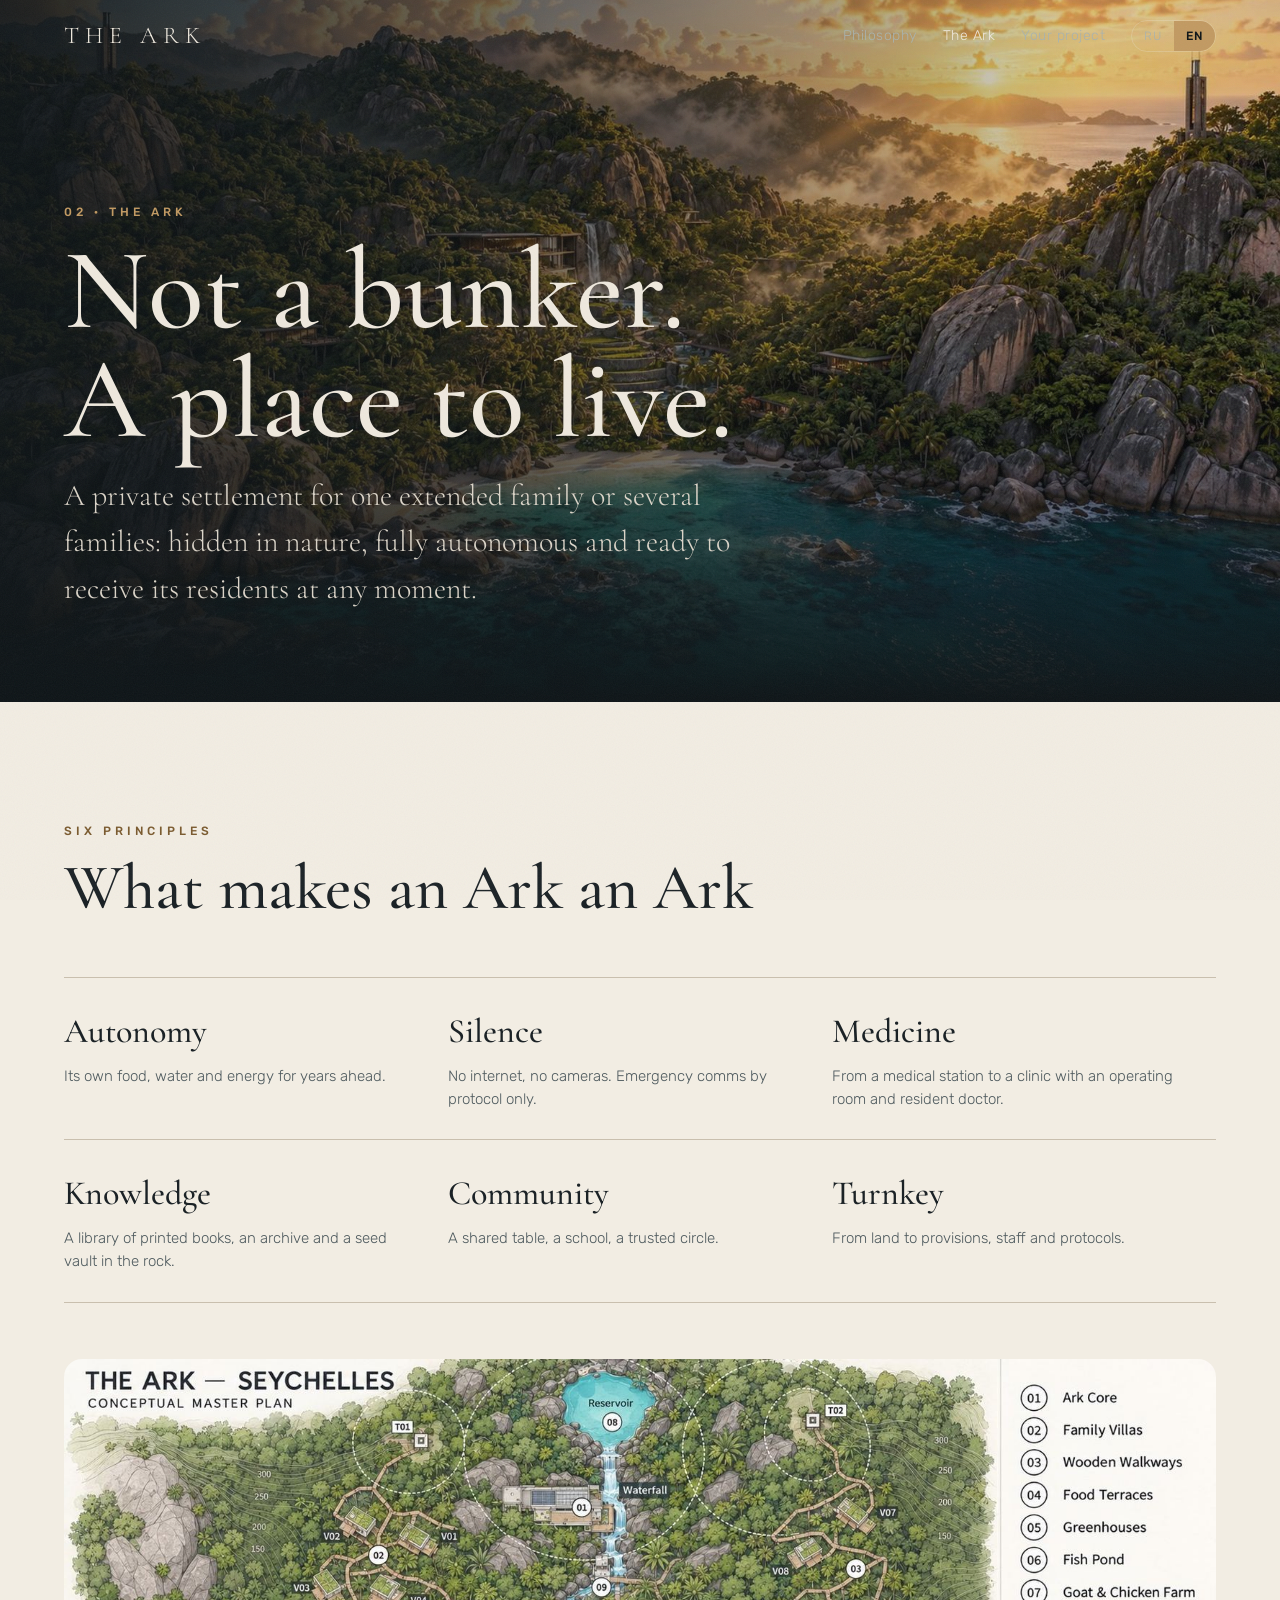
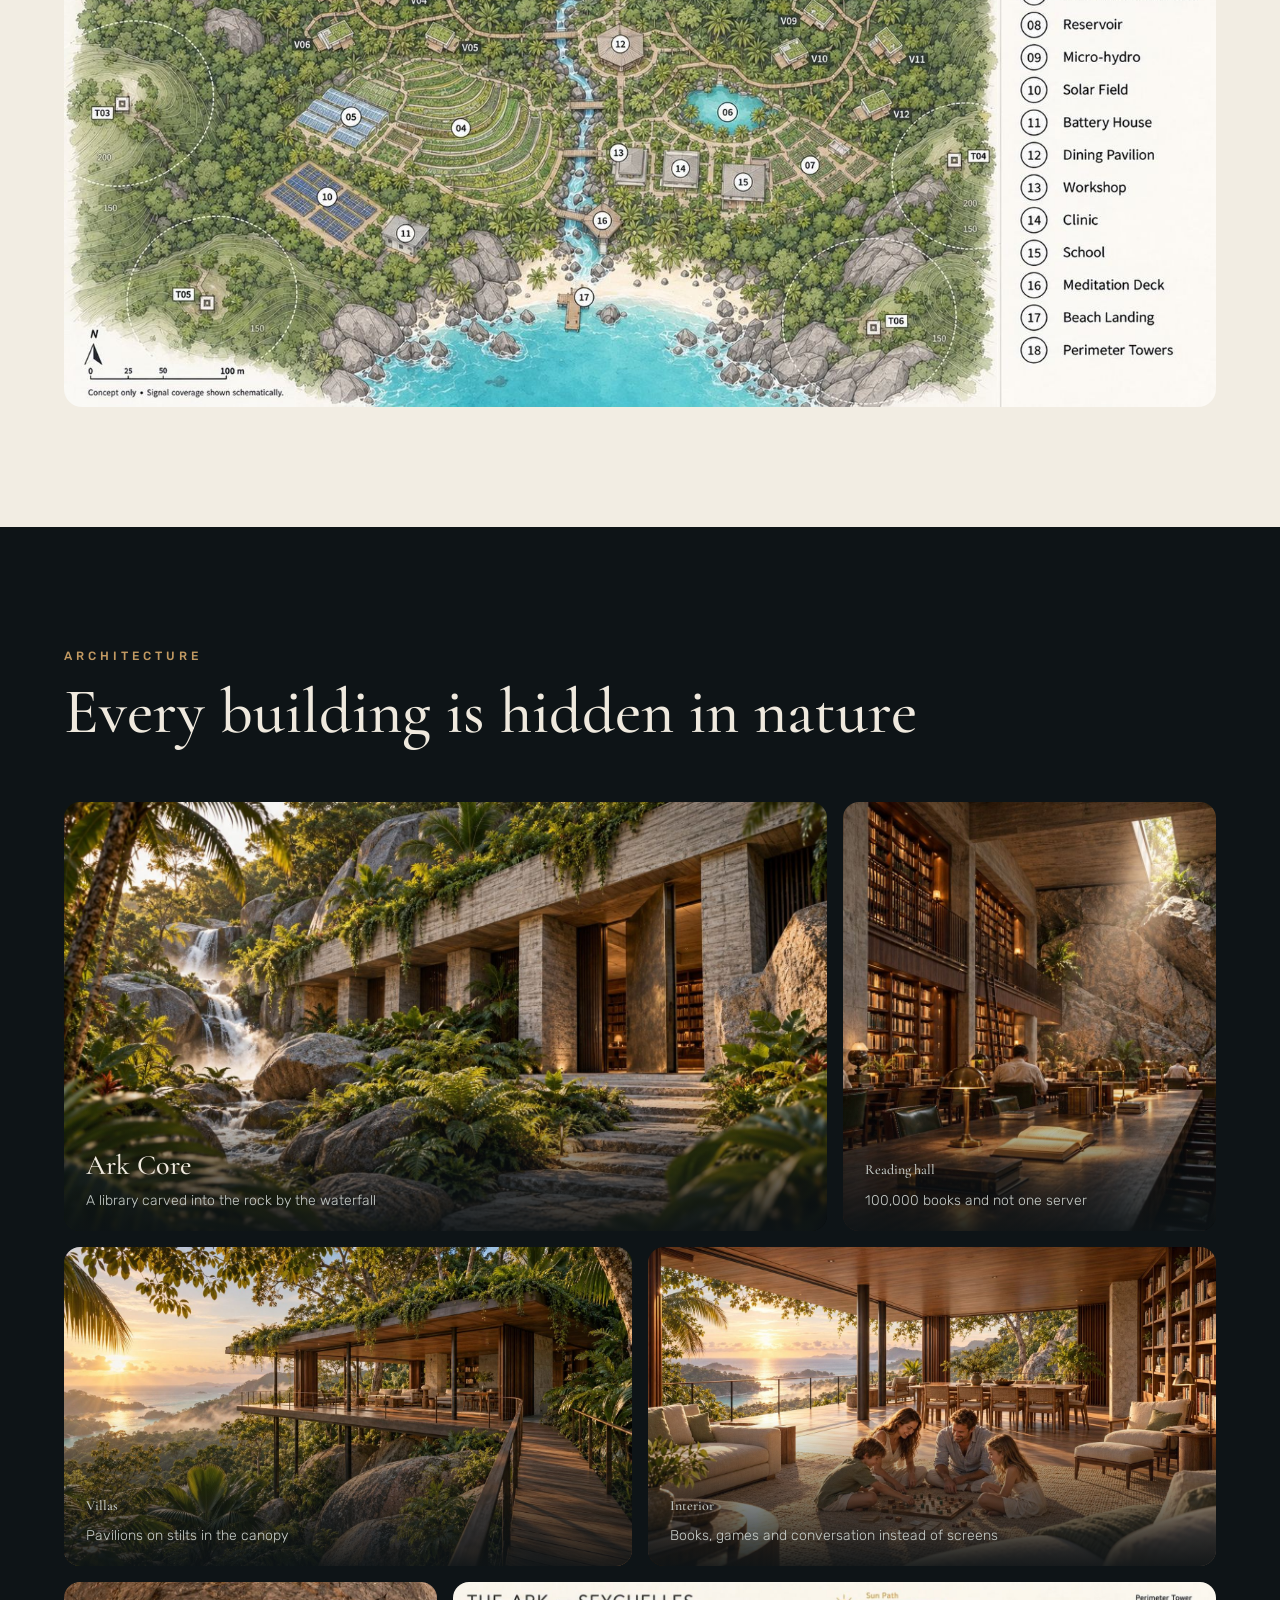
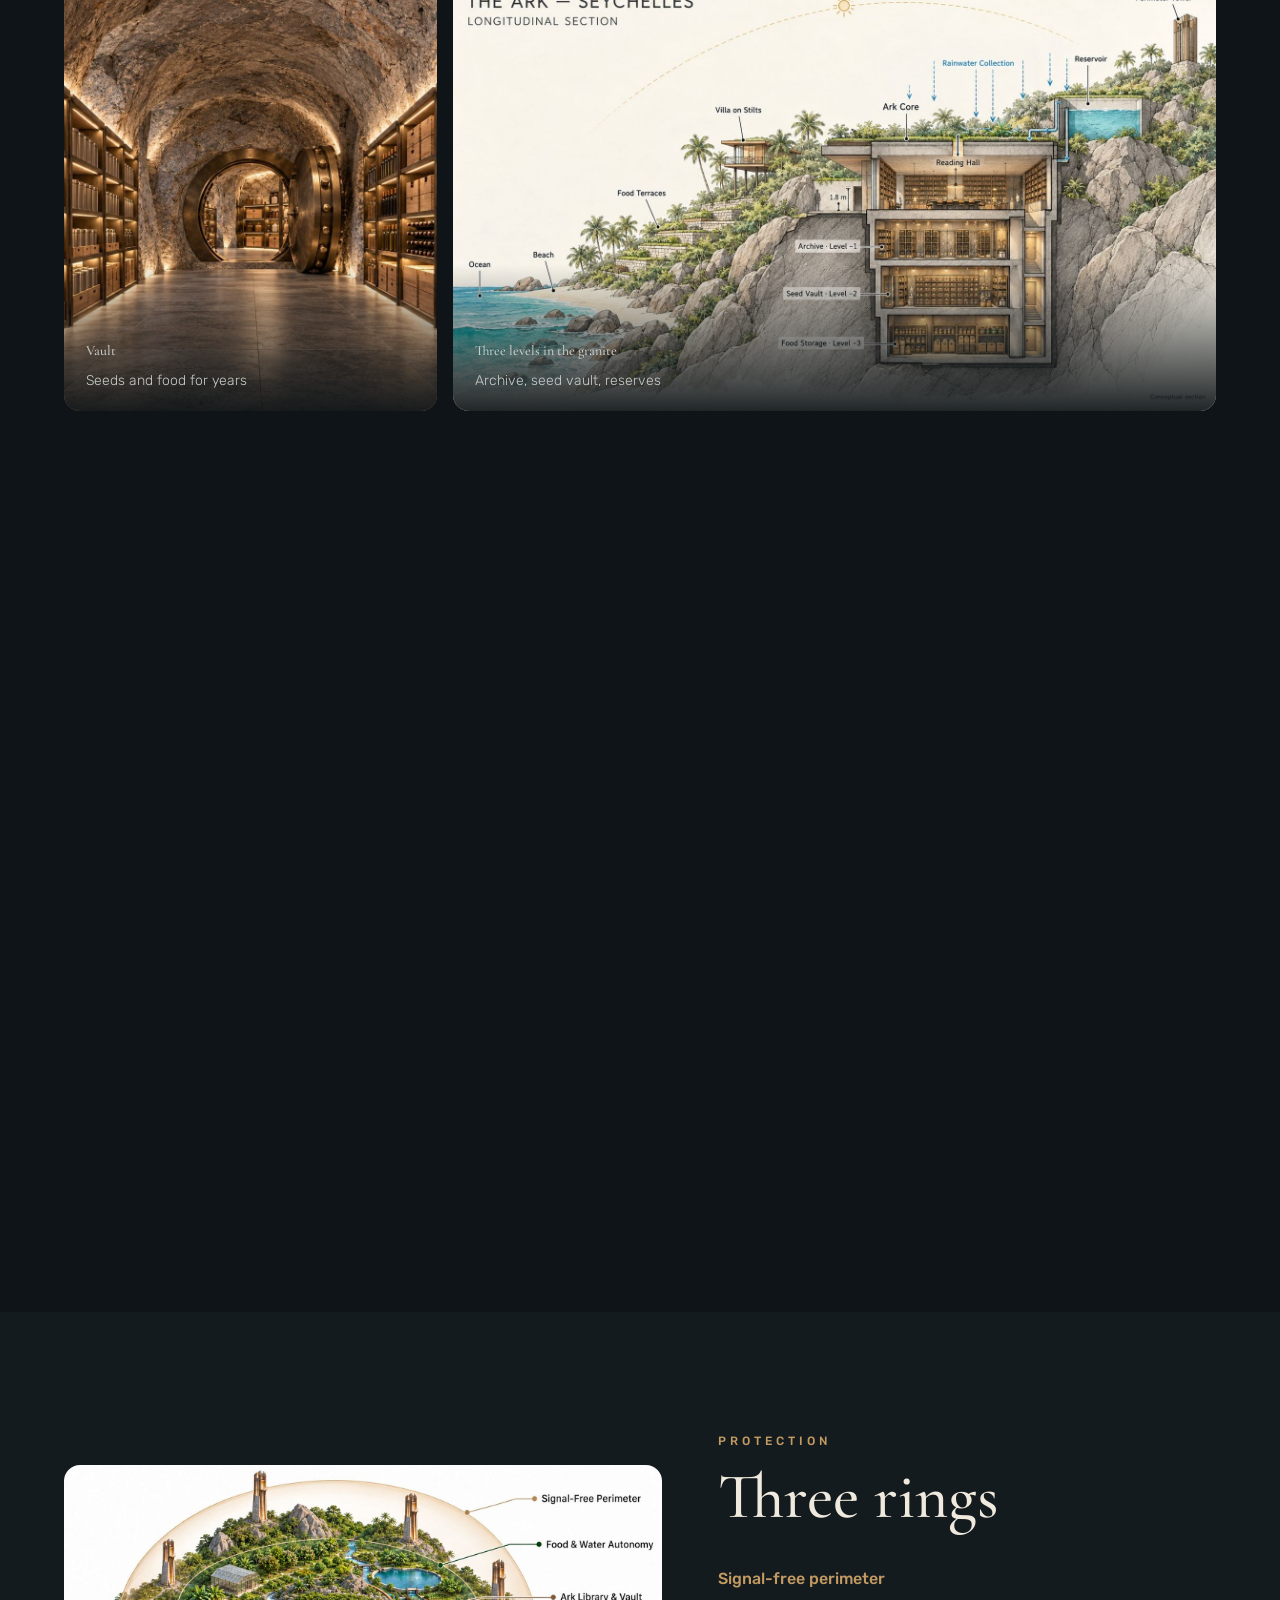
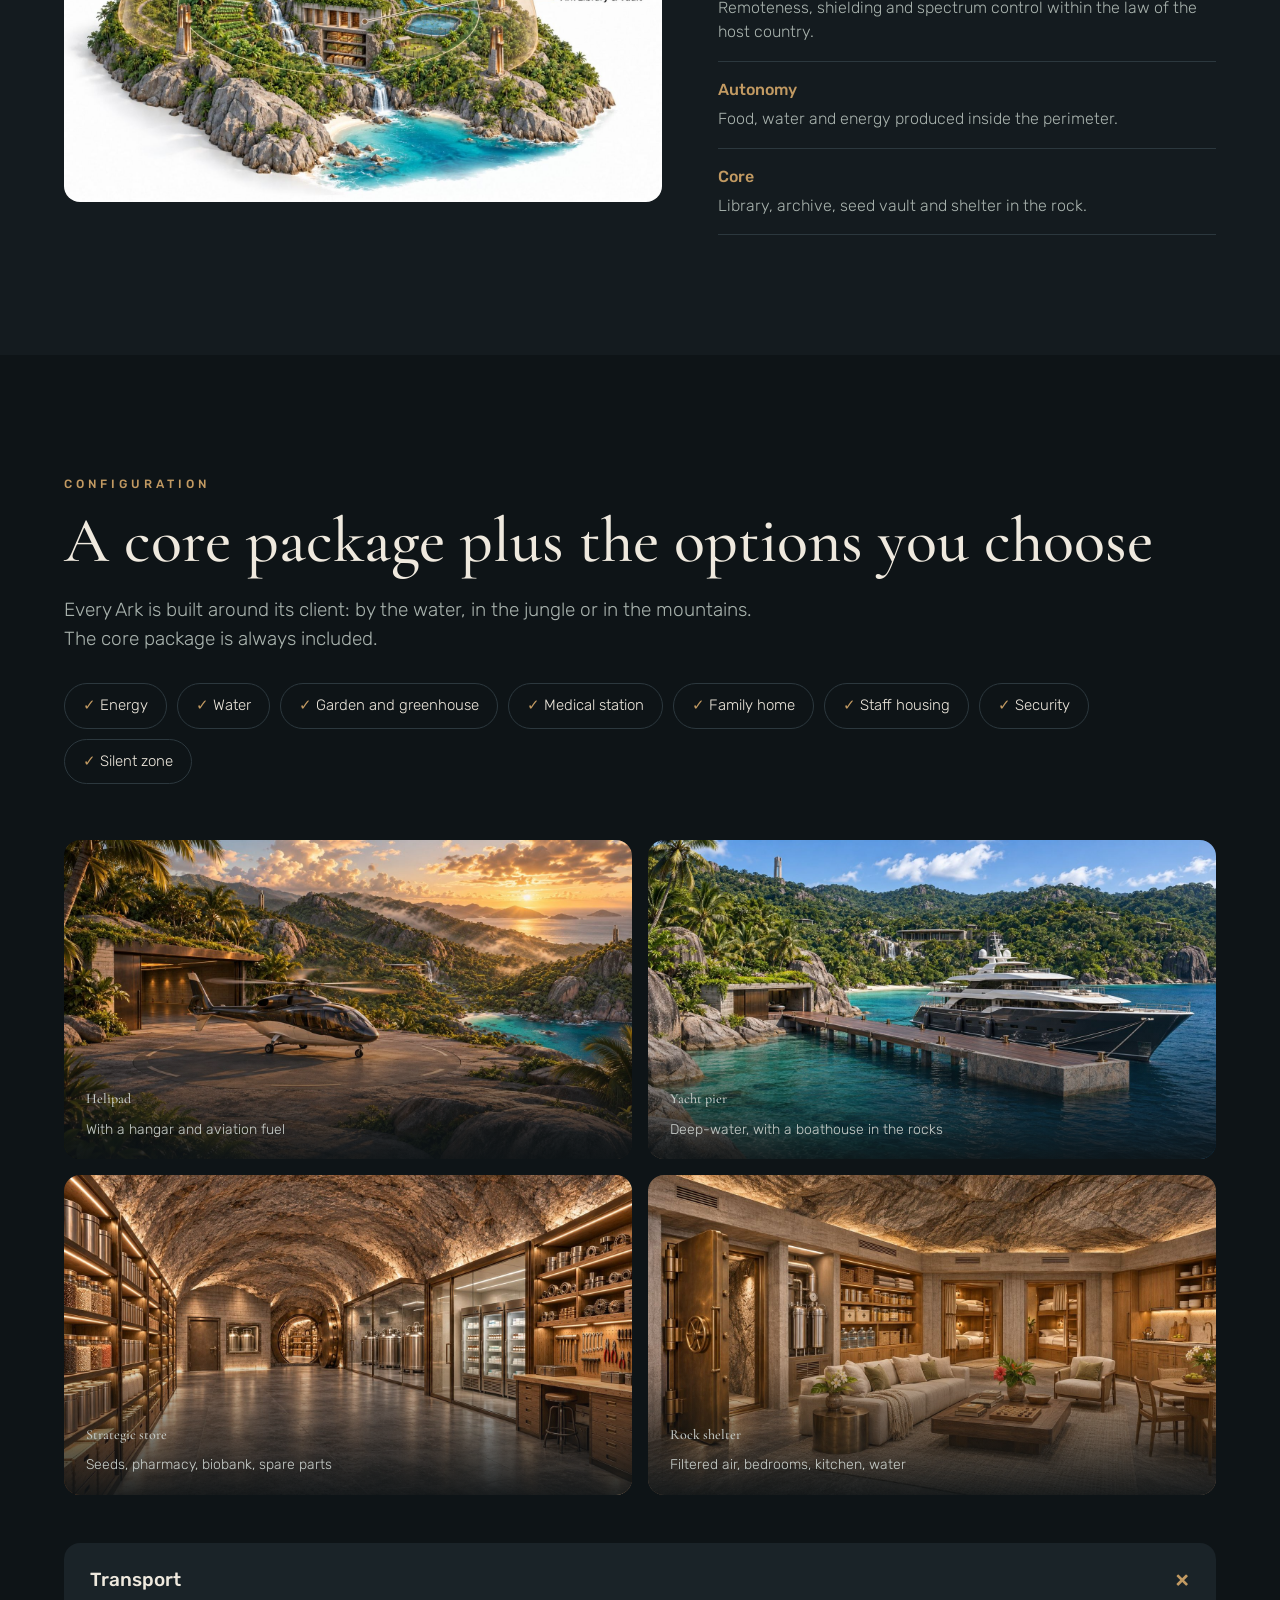
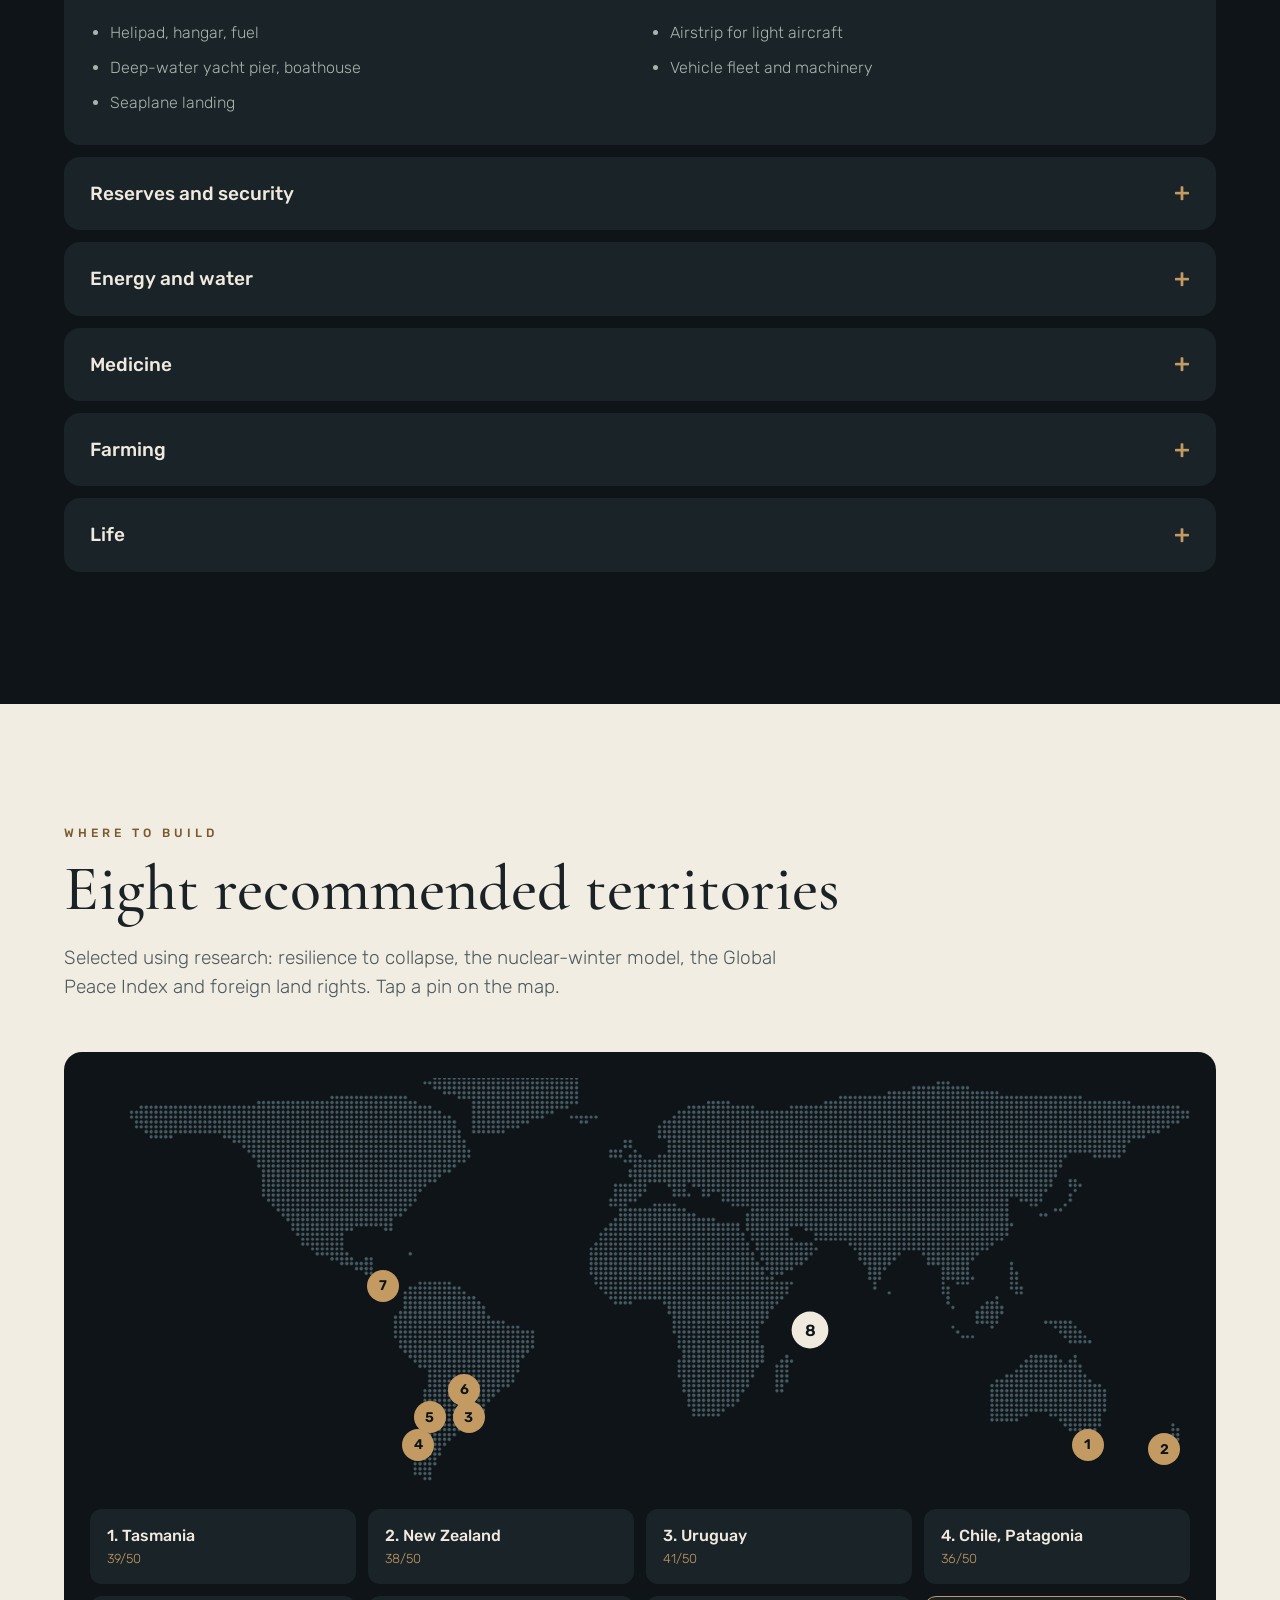
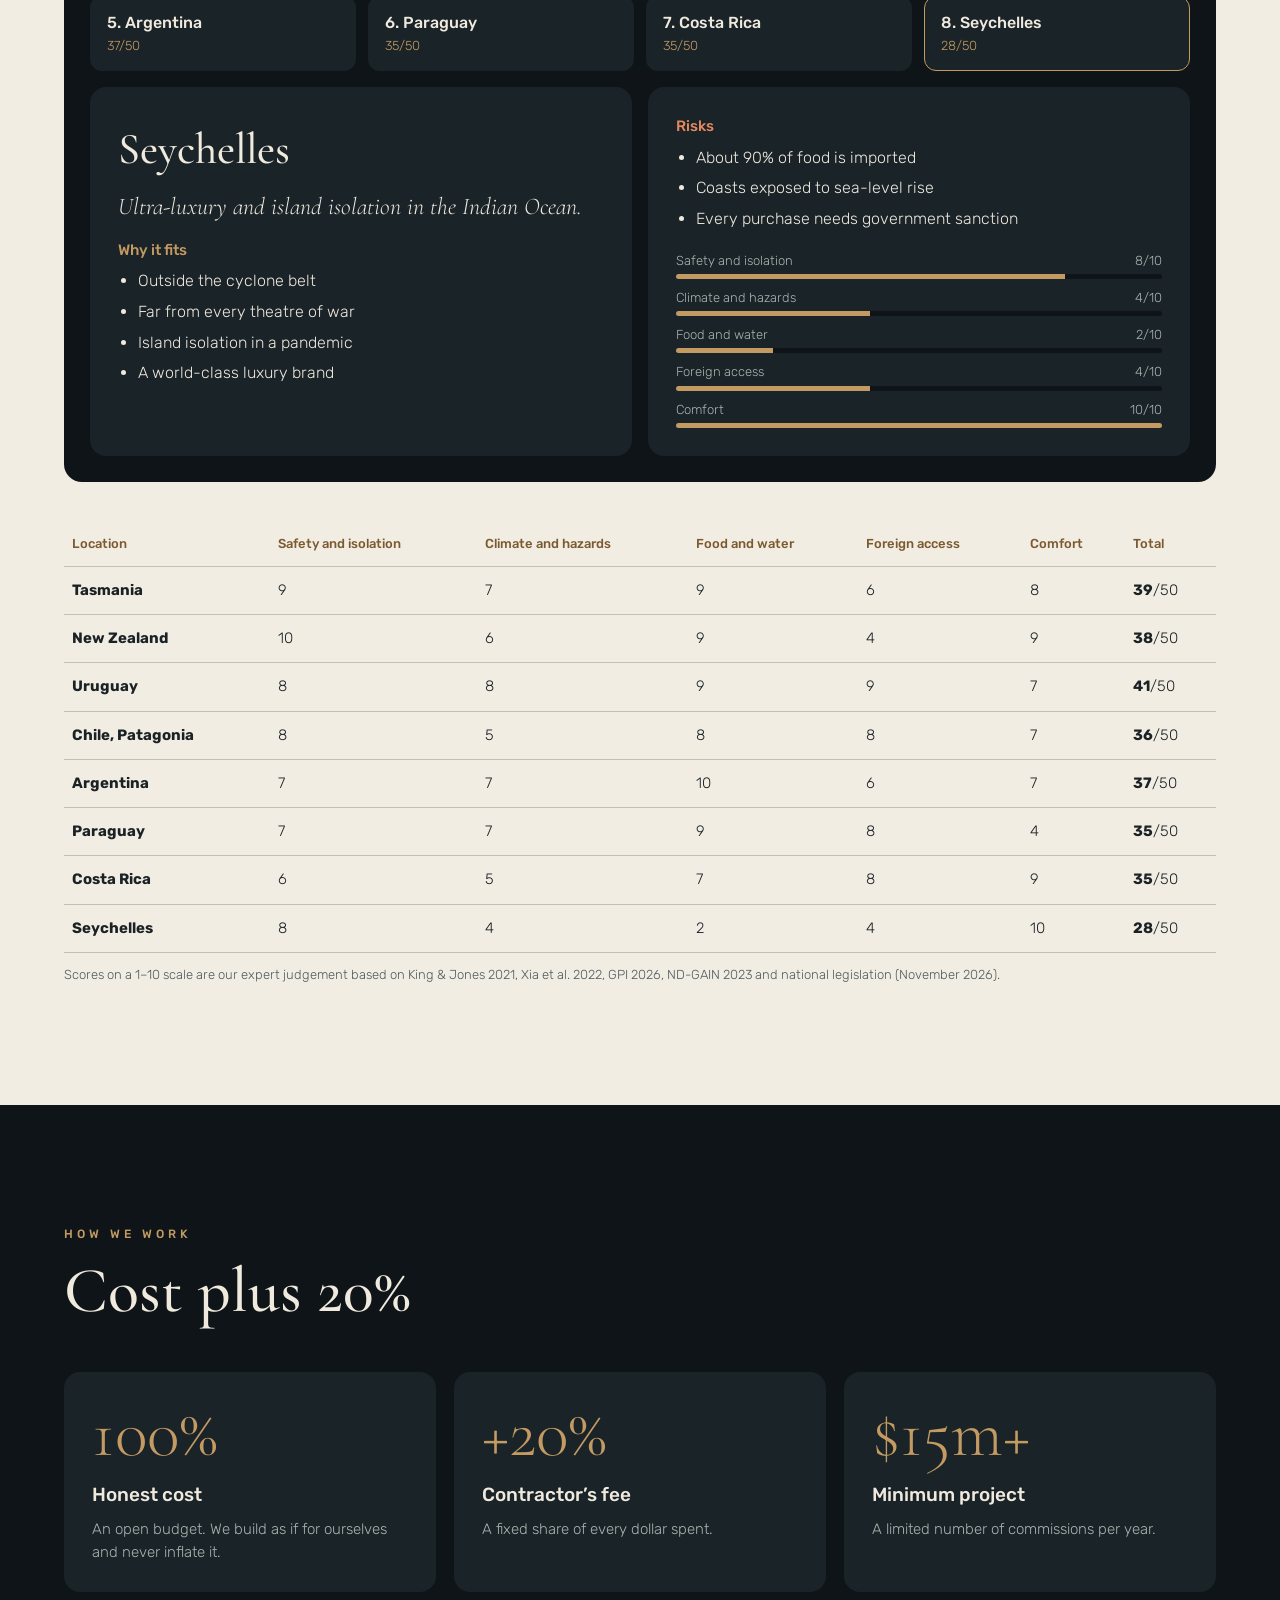
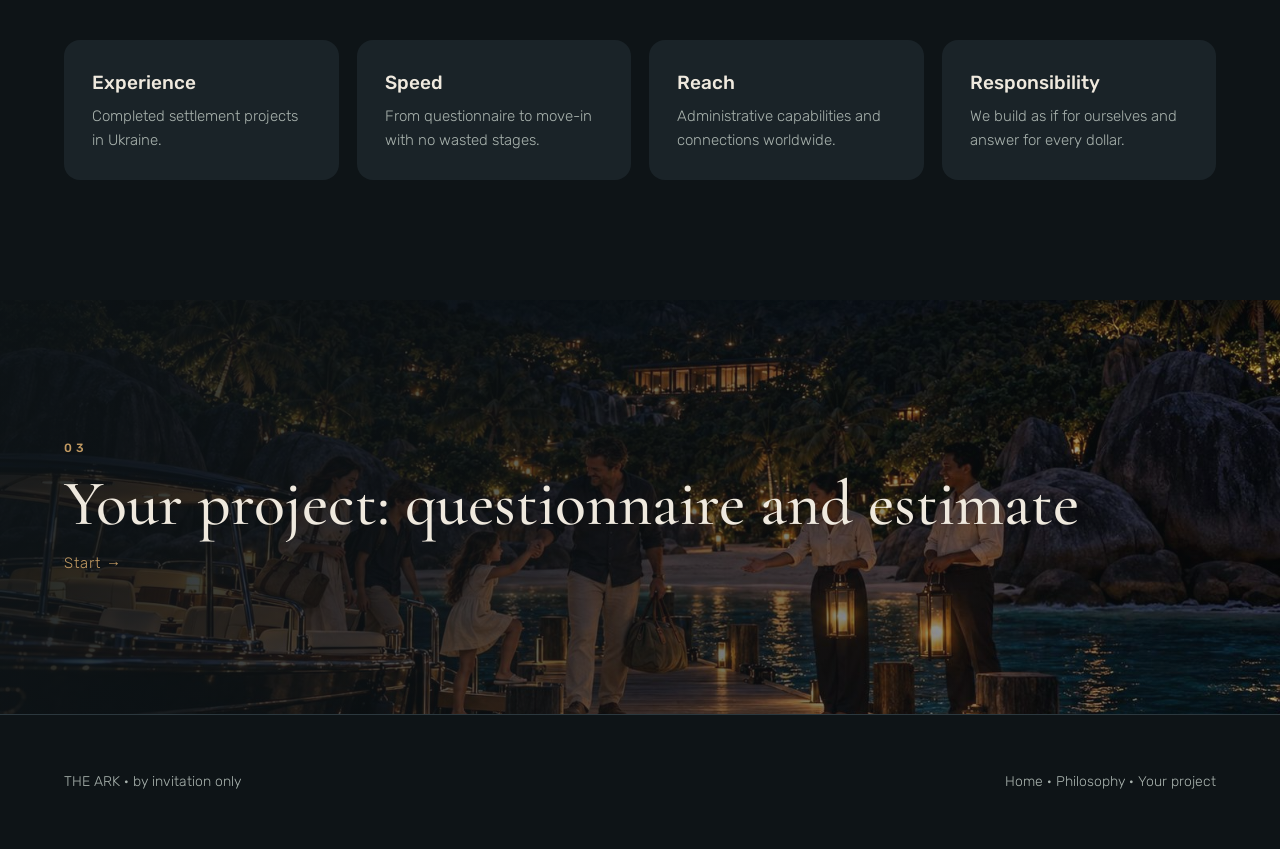
==== ark.html @ 3157521e "Multi-page site: landing, philosophy, ark, questionnaire with estimate" ====
<!DOCTYPE html>
<html lang="ru">
<head>
<meta charset="utf-8">
<meta name="viewport" content="width=device-width, initial-scale=1">
<title>The Ark · Ковчег</title>
<meta name="robots" content="noindex">
<meta property="og:title" content="The Ark · How it works">
<meta property="og:image" content="https://vkruppp.github.io/the-ark/img/core_entry.jpg">
<link rel="icon" href="data:image/svg+xml,%3Csvg xmlns='http://www.w3.org/2000/svg' viewBox='0 0 64 64'%3E%3Crect width='64' height='64' rx='14' fill='%230E1417'/%3E%3Ctext x='32' y='44' font-family='Georgia' font-size='34' fill='%23C29A62' text-anchor='middle'%3EA%3C/text%3E%3C/svg%3E">
<link rel="stylesheet" href="https://fonts.googleapis.com/css2?family=Cormorant+Garamond:ital,wght@0,500;1,500&family=Rubik:wght@300;400;500;600&display=swap">
<link rel="stylesheet" href="assets/style.css">
<style>
.pillars{display:grid;grid-template-columns:repeat(3,1fr);gap:0;margin-top:56px;border-top:1px solid #C9BFAE}
.pillars div{padding:28px 28px 28px 0;border-bottom:1px solid #C9BFAE}
.pillars b{display:block;font-family:'Cormorant Garamond',Georgia,serif;font-weight:500;font-size:34px;margin-bottom:6px}
.pillars p{color:var(--ml);font-size:15px}
@media(max-width:800px){.pillars{grid-template-columns:1fr}}
.wideimg{margin-top:56px;border-radius:18px;overflow:hidden}
.gal{display:grid;grid-template-columns:repeat(12,1fr);gap:16px;margin-top:56px}
.gal figure{border-radius:16px;overflow:hidden;position:relative;grid-column:span 6}
.gal figure.w8{grid-column:span 8}.gal figure.w4{grid-column:span 4}
@media(max-width:800px){.gal figure,.gal figure.w8,.gal figure.w4{grid-column:span 12}}
.gal img{width:100%;height:100%;min-height:300px;object-fit:cover;transition:transform 1.2s}
.gal figure:hover img{transform:scale(1.04)}
.gal figcaption{position:absolute;left:0;right:0;bottom:0;padding:60px 22px 18px;background:linear-gradient(0deg,rgba(14,20,23,.92),rgba(14,20,23,0))}
.gal figcaption b{display:block;font-family:'Cormorant Garamond',Georgia,serif;font-weight:500;font-size:28px;color:var(--tx)}
.gal figcaption span{color:#C9CFCB;font-size:14px}
.split{display:grid;grid-template-columns:1.2fr 1fr;gap:56px;align-items:center}
@media(max-width:900px){.split{grid-template-columns:1fr}}
.split img{border-radius:16px}
.zone div{padding:16px 0;border-bottom:1px solid var(--line)}
.zone b{display:block;font-weight:500;color:var(--br);margin-bottom:4px}
.zone p{color:var(--mu)}
.pills{display:flex;flex-wrap:wrap;gap:10px;margin-top:30px}
.pill{border:1px solid var(--line);border-radius:999px;padding:10px 18px;font-size:15px}
.pill:before{content:"✓ ";color:var(--br)}
details.opt{background:var(--card);border-radius:16px;margin-bottom:12px}
details.opt summary{cursor:pointer;padding:22px 26px;font-size:19px;font-weight:500;list-style:none;display:flex;justify-content:space-between;align-items:center}
details.opt summary::-webkit-details-marker{display:none}
details.opt summary:after{content:"+";color:var(--br);font-size:26px;line-height:1;transition:transform .3s}
details.opt[open] summary:after{transform:rotate(45deg)}
details.opt ul{padding:0 26px 24px 46px;color:var(--mu);columns:2;column-gap:40px}
@media(max-width:600px){details.opt ul{columns:1}}
details.opt li{padding:5px 0;break-inside:avoid}
.mapbox{background:var(--bg);border-radius:18px;padding:26px;margin-top:50px}
.map{position:relative}
.map img{width:100%}
.pin{position:absolute;width:32px;height:32px;margin:-16px 0 0 -16px;border-radius:50%;background:var(--br);color:var(--bg);font:600 14px Rubik,Arial,sans-serif;display:flex;align-items:center;justify-content:center;border:0;cursor:pointer;transition:transform .2s,background .2s}
.pin:after{content:"";position:absolute;inset:-8px;border-radius:50%;border:1px solid var(--br);animation:pulse 2.6s infinite;opacity:0}
.pin.on{background:var(--tx);transform:scale(1.15)}
@keyframes pulse{0%{transform:scale(.7);opacity:.9}100%{transform:scale(1.8);opacity:0}}
.locs{display:grid;grid-template-columns:repeat(4,1fr);gap:12px;margin-top:22px}
@media(max-width:900px){.locs{grid-template-columns:1fr 1fr}}
.loc{background:var(--card);color:var(--tx);border-radius:12px;padding:14px 16px;cursor:pointer;border:1px solid transparent;transition:border-color .2s}
.loc.on{border-color:var(--br)}
.loc b{font-weight:500}.loc .sc{color:var(--br);font-size:13px}
.prof{display:grid;grid-template-columns:1fr 1fr;gap:16px;margin-top:16px}
@media(max-width:800px){.prof{grid-template-columns:1fr}}
.prof .card{background:var(--card);color:var(--tx)}
.prof h3{font-family:'Cormorant Garamond',Georgia,serif;font-size:44px;font-weight:500;margin:0}
.light .prof .card p.v,.prof .v{font-family:'Cormorant Garamond',Georgia,serif;font-style:italic;font-size:24px;margin:4px 0 14px;color:var(--tx)}
.prof ul{padding-left:20px}.prof li{padding:3px 0;color:var(--tx)}
.prof .lab{font-weight:500;margin:10px 0 4px}
.bar{font-size:13px;color:var(--mu);margin-top:9px}
.bar .t{display:flex;justify-content:space-between;margin-bottom:3px}
.bar .tr{height:5px;background:var(--bg);border-radius:3px;overflow:hidden}
.bar .fl{height:100%;background:var(--br);transition:width .8s}
.tw{overflow-x:auto;margin-top:40px}
table{width:100%;border-collapse:collapse;font-size:15px;color:var(--tl)}
th,td{text-align:left;padding:12px 8px;border-bottom:1px solid #C9BFAE}
th{color:var(--brl);font-weight:500;font-size:13px}
</style>
</head>
<body class="lru">
<nav id="nav"><div class="wrap in">
 <a class="logo" href="index.html">THE ARK</a>
 <div class="links"><a href="philosophy.html"><span class="ru">Философия</span><span class="en">Philosophy</span></a><a href="ark.html" class="on"><span class="ru">Ковчег</span><span class="en">The Ark</span></a><a href="start.html"><span class="ru">Ваш проект</span><span class="en">Your project</span></a></div>
 <div class="lang"><button data-l="ru">RU</button><button data-l="en">EN</button></div>
</div></nav>

<header class="phero"><img src="img/aerial.jpg" alt="">
 <div class="wrap"><p class="eb">02 · <span class="ru">Ковчег</span><span class="en">The Ark</span></p>
 <h1><span class="ru">Не бункер.<br>Место для жизни.</span><span class="en">Not a bunker.<br>A place to live.</span></h1>
 <p class="s"><span class="ru">Частное поселение для одной большой семьи или нескольких семей: спрятано в природе, полностью автономно и готово принять своих жителей в любой момент.</span><span class="en">A private settlement for one extended family or several families: hidden in nature, fully autonomous and ready to receive its residents at any moment.</span></p></div>
</header>

<section class="light">
 <div class="wrap">
  <p class="eb rv"><span class="ru">Шесть принципов</span><span class="en">Six principles</span></p>
  <h2 class="rv"><span class="ru">Что делает ковчег ковчегом</span><span class="en">What makes an Ark an Ark</span></h2>
  <div class="pillars">
   <div class="rv"><b><span class="ru">Автономия</span><span class="en">Autonomy</span></b><p><span class="ru">Своя еда, вода и энергия на годы вперёд.</span><span class="en">Its own food, water and energy for years ahead.</span></p></div>
   <div class="rv d1"><b><span class="ru">Тишина</span><span class="en">Silence</span></b><p><span class="ru">Без интернета и камер. Аварийная связь только по протоколу.</span><span class="en">No internet, no cameras. Emergency comms by protocol only.</span></p></div>
   <div class="rv d2"><b><span class="ru">Медицина</span><span class="en">Medicine</span></b><p><span class="ru">От медпункта до клиники с операционной и врачом на месте.</span><span class="en">From a medical station to a clinic with an operating room and resident doctor.</span></p></div>
   <div class="rv"><b><span class="ru">Знание</span><span class="en">Knowledge</span></b><p><span class="ru">Библиотека бумажных книг, архив и семенной фонд в скале.</span><span class="en">A library of printed books, an archive and a seed vault in the rock.</span></p></div>
   <div class="rv d1"><b><span class="ru">Сообщество</span><span class="en">Community</span></b><p><span class="ru">Общий стол, школа для детей, свой круг людей.</span><span class="en">A shared table, a school, a trusted circle.</span></p></div>
   <div class="rv d2"><b><span class="ru">Под ключ</span><span class="en">Turnkey</span></b><p><span class="ru">От выбора земли до запасов, персонала и регламентов.</span><span class="en">From land to provisions, staff and protocols.</span></p></div>
  </div>
  <div class="wideimg rv"><img src="img/masterplan.jpg" alt="" loading="lazy"></div>
 </div>
</section>

<section>
 <div class="wrap">
  <p class="eb rv"><span class="ru">Архитектура</span><span class="en">Architecture</span></p>
  <h2 class="rv"><span class="ru">Каждое здание спрятано в природе</span><span class="en">Every building is hidden in nature</span></h2>
  <div class="gal">
   <figure class="w8 rv"><img src="img/core_entry.jpg" alt="" loading="lazy"><figcaption><b>Ark Core</b><span><span class="ru">Библиотека, вырезанная в скале у водопада</span><span class="en">A library carved into the rock by the waterfall</span></span></figcaption></figure>
   <figure class="w4 rv d1"><img src="img/library.jpg" alt="" loading="lazy"><figcaption><b><span class="ru">Читальный зал</span><span class="en">Reading hall</span></b><span><span class="ru">100 000 книг и ни одного сервера</span><span class="en">100,000 books and not one server</span></span></figcaption></figure>
   <figure class="rv"><img src="img/villa.jpg" alt="" loading="lazy"><figcaption><b><span class="ru">Виллы</span><span class="en">Villas</span></b><span><span class="ru">Павильоны на сваях в кронах деревьев</span><span class="en">Pavilions on stilts in the canopy</span></span></figcaption></figure>
   <figure class="rv d1"><img src="img/villa_interior.jpg" alt="" loading="lazy"><figcaption><b><span class="ru">Интерьер</span><span class="en">Interior</span></b><span><span class="ru">Книги, игры и разговоры вместо экранов</span><span class="en">Books, games and conversation instead of screens</span></span></figcaption></figure>
   <figure class="w4 rv"><img src="img/vault.jpg" alt="" loading="lazy"><figcaption><b><span class="ru">Хранилище</span><span class="en">Vault</span></b><span><span class="ru">Семена и продовольствие на годы</span><span class="en">Seeds and food for years</span></span></figcaption></figure>
   <figure class="w8 rv d1"><img src="img/section.jpg" alt="" loading="lazy"><figcaption><b><span class="ru">Три уровня в граните</span><span class="en">Three levels in the granite</span></b><span><span class="ru">Архив, семенной фонд, запасы</span><span class="en">Archive, seed vault, reserves</span></span></figcaption></figure>
   <figure class="rv"><img src="img/garden.jpg" alt="" loading="lazy"><figcaption><b><span class="ru">Еда</span><span class="en">Food</span></b><span><span class="ru">Террасы, сады, теплицы, животноводство</span><span class="en">Terraces, orchards, greenhouses, livestock</span></span></figcaption></figure>
   <figure class="rv d1"><img src="img/energy.jpg" alt="" loading="lazy"><figcaption><b><span class="ru">Вода и энергия</span><span class="en">Water and energy</span></b><span><span class="ru">МикроГЭС, солнце, очистка воды</span><span class="en">Micro-hydro, solar, water purification</span></span></figcaption></figure>
   <figure class="w4 rv"><img src="img/clinic.jpg" alt="" loading="lazy"><figcaption><b><span class="ru">Клиника</span><span class="en">Clinic</span></b><span><span class="ru">Операционная и врач на месте</span><span class="en">Operating room and resident doctor</span></span></figcaption></figure>
   <figure class="w8 rv d1"><img src="img/dinner.jpg" alt="" loading="lazy"><figcaption><b><span class="ru">Жизнь</span><span class="en">Life</span></b><span><span class="ru">Общий стол и вечера у водопада</span><span class="en">A shared table and evenings by the waterfall</span></span></figcaption></figure>
  </div>
 </div>
</section>

<section style="background:var(--bg2)">
 <div class="wrap split">
  <img class="rv" src="img/diagram.jpg" alt="" loading="lazy">
  <div>
   <p class="eb rv"><span class="ru">Защита</span><span class="en">Protection</span></p>
   <h2 class="rv"><span class="ru">Три контура</span><span class="en">Three rings</span></h2>
   <div class="zone">
    <div class="rv"><b><span class="ru">Периметр без сигнала</span><span class="en">Signal-free perimeter</span></b><p><span class="ru">Удалённость, экранирование и контроль эфира в рамках закона страны размещения.</span><span class="en">Remoteness, shielding and spectrum control within the law of the host country.</span></p></div>
    <div class="rv d1"><b><span class="ru">Автономия</span><span class="en">Autonomy</span></b><p><span class="ru">Еда, вода и энергия производятся внутри контура.</span><span class="en">Food, water and energy produced inside the perimeter.</span></p></div>
    <div class="rv d2"><b><span class="ru">Ядро</span><span class="en">Core</span></b><p><span class="ru">Библиотека, архив, семенной фонд и укрытие в скале.</span><span class="en">Library, archive, seed vault and shelter in the rock.</span></p></div>
   </div>
  </div>
 </div>
</section>

<section>
 <div class="wrap">
  <p class="eb rv"><span class="ru">Конфигурация</span><span class="en">Configuration</span></p>
  <h2 class="rv"><span class="ru">База плюс опции на ваш выбор</span><span class="en">A core package plus the options you choose</span></h2>
  <p class="lead rv"><span class="ru">Каждый ковчег собирается под заказчика: у воды, в джунглях или в горах. Базовая комплектация есть всегда.</span><span class="en">Every Ark is built around its client: by the water, in the jungle or in the mountains. The core package is always included.</span></p>
  <div class="pills rv">
   <span class="pill"><span class="ru">Энергия</span><span class="en">Energy</span></span><span class="pill"><span class="ru">Вода</span><span class="en">Water</span></span><span class="pill"><span class="ru">Огород и теплица</span><span class="en">Garden and greenhouse</span></span><span class="pill"><span class="ru">Медпункт</span><span class="en">Medical station</span></span><span class="pill"><span class="ru">Дом семьи</span><span class="en">Family home</span></span><span class="pill"><span class="ru">Дом персонала</span><span class="en">Staff housing</span></span><span class="pill"><span class="ru">Охрана</span><span class="en">Security</span></span><span class="pill"><span class="ru">Тихая зона</span><span class="en">Silent zone</span></span>
  </div>
  <div class="gal">
   <figure class="rv"><img src="img/helipad.jpg" alt="" loading="lazy"><figcaption><b><span class="ru">Вертолётная площадка</span><span class="en">Helipad</span></b><span><span class="ru">С ангаром и запасом авиатоплива</span><span class="en">With a hangar and aviation fuel</span></span></figcaption></figure>
   <figure class="rv d1"><img src="img/pier.jpg" alt="" loading="lazy"><figcaption><b><span class="ru">Причал для яхты</span><span class="en">Yacht pier</span></b><span><span class="ru">Глубоководный, с эллингом в скалах</span><span class="en">Deep-water, with a boathouse in the rocks</span></span></figcaption></figure>
   <figure class="rv"><img src="img/store.jpg" alt="" loading="lazy"><figcaption><b><span class="ru">Стратегический склад</span><span class="en">Strategic store</span></b><span><span class="ru">Семена, аптека, биобанк, запчасти</span><span class="en">Seeds, pharmacy, biobank, spare parts</span></span></figcaption></figure>
   <figure class="rv d1"><img src="img/shelter.jpg" alt="" loading="lazy"><figcaption><b><span class="ru">Укрытие в скале</span><span class="en">Rock shelter</span></b><span><span class="ru">Фильтровентиляция, спальни, кухня, вода</span><span class="en">Filtered air, bedrooms, kitchen, water</span></span></figcaption></figure>
  </div>
  <div class="mt" id="optlist"></div>
 </div>
</section>

<section class="light" id="locations">
 <div class="wrap">
  <p class="eb rv"><span class="ru">Где строить</span><span class="en">Where to build</span></p>
  <h2 class="rv"><span class="ru">Восемь рекомендованных территорий</span><span class="en">Eight recommended territories</span></h2>
  <p class="lead rv"><span class="ru">Отбор по научным данным: устойчивость к коллапсу, модель ядерной зимы, индекс миролюбия, право иностранцев на землю. Нажмите на точку на карте.</span><span class="en">Selected using research: resilience to collapse, the nuclear-winter model, the Global Peace Index and foreign land rights. Tap a pin on the map.</span></p>
  <div class="mapbox rv"><div class="map" id="map"><img src="img/worldmap.png" alt=""></div>
   <div class="locs" id="locs"></div>
   <div class="prof" id="prof"></div>
  </div>
  <div class="tw rv"><table id="matrix"></table></div>
  <p class="src"><span class="ru">Оценки по шкале 1–10 — наше экспертное суждение на основе King &amp; Jones 2021, Xia et al. 2022, GPI 2026, ND-GAIN 2023 и законодательства стран (ноябрь 2026).</span><span class="en">Scores on a 1–10 scale are our expert judgement based on King &amp; Jones 2021, Xia et al. 2022, GPI 2026, ND-GAIN 2023 and national legislation (November 2026).</span></p>
 </div>
</section>

<section>
 <div class="wrap">
  <p class="eb rv"><span class="ru">Как мы работаем</span><span class="en">How we work</span></p>
  <h2 class="rv"><span class="ru">Себестоимость плюс 20%</span><span class="en">Cost plus 20%</span></h2>
  <div class="g3 mt">
   <div class="card rv"><p class="num">100%</p><h3><span class="ru">Честная себестоимость</span><span class="en">Honest cost</span></h3><p><span class="ru">Открытая смета. Строим как для себя и не раздуваем бюджет.</span><span class="en">An open budget. We build as if for ourselves and never inflate it.</span></p></div>
   <div class="card rv d1"><p class="num">+20%</p><h3><span class="ru">Вознаграждение исполнителя</span><span class="en">Contractor’s fee</span></h3><p><span class="ru">Фиксированный процент от каждого потраченного доллара.</span><span class="en">A fixed share of every dollar spent.</span></p></div>
   <div class="card rv d2"><p class="num"><span class="ru">от $15 млн</span><span class="en">$15m+</span></p><h3><span class="ru">Минимальный проект</span><span class="en">Minimum project</span></h3><p><span class="ru">Ограниченное число заказов в год.</span><span class="en">A limited number of commissions per year.</span></p></div>
  </div>
  <div class="g4 mt">
   <div class="card rv"><h3><span class="ru">Опыт</span><span class="en">Experience</span></h3><p><span class="ru">Готовые кейсы строительства поселений в Украине.</span><span class="en">Completed settlement projects in Ukraine.</span></p></div>
   <div class="card rv d1"><h3><span class="ru">Скорость</span><span class="en">Speed</span></h3><p><span class="ru">От анкеты до заселения без лишних этапов.</span><span class="en">From questionnaire to move-in with no wasted stages.</span></p></div>
   <div class="card rv d2"><h3><span class="ru">Связи</span><span class="en">Reach</span></h3><p><span class="ru">Административные возможности и контакты по всему миру.</span><span class="en">Administrative capabilities and connections worldwide.</span></p></div>
   <div class="card rv d3"><h3><span class="ru">Ответственность</span><span class="en">Responsibility</span></h3><p><span class="ru">Работаем как для себя и отвечаем за каждый доллар.</span><span class="en">We build as if for ourselves and answer for every dollar.</span></p></div>
  </div>
 </div>
</section>

<a class="next" href="start.html"><img src="img/arrival.jpg" alt=""><div class="wrap"><p class="eb">03</p><h2><span class="ru">Ваш проект: анкета и расчёт</span><span class="en">Your project: questionnaire and estimate</span></h2><p class="arrow"><span class="ru">Начать →</span><span class="en">Start →</span></p></div></a>
<footer class="footer"><div class="wrap"><span>THE ARK · <span class="ru">только по приглашению</span><span class="en">by invitation only</span></span><span><a href="index.html"><span class="ru">Главная</span><span class="en">Home</span></a> · <a href="philosophy.html"><span class="ru">Философия</span><span class="en">Philosophy</span></a> · <a href="start.html"><span class="ru">Ваш проект</span><span class="en">Your project</span></a></span></div></footer>
<script src="assets/common.js"></script>
<script src="assets/data.js"></script>
<script>
let sel = 7;
function renderOpts(){
 const G=[...OPTG.map(g=>({t:g,i:g.o.map(o=>[o.ru,o.en])}))];
 $("optlist").innerHTML=OPTG.map((g,k)=>`<details class="opt" ${k==0?"open":""}><summary>${g[L]}</summary><ul>${g.o.map(o=>`<li>${o[L]}</li>`).join("")}</ul></details>`).join("");
}
function renderLocs(){
 const lx=L=="ru"?0:1, map=$("map");
 map.querySelectorAll(".pin").forEach(p=>p.remove());
 LOCS.forEach((l,i)=>{const b=document.createElement("button");b.className="pin"+(i==sel?" on":"");b.textContent=i+1;b.title=l[L];b.setAttribute("aria-label",l[L]);
  b.style.left=((l.c[0]+180)/360*100)+"%";b.style.top=((78-l.c[1])/134*100)+"%";b.onclick=()=>{sel=i;renderLocs()};map.appendChild(b)});
 $("locs").innerHTML=LOCS.map((l,i)=>`<div class="loc ${i==sel?"on":""}" data-i="${i}"><b>${i+1}. ${l[L]}</b><div class="sc">${l.s.reduce((a,b)=>a+b)}/50</div></div>`).join("");
 $("locs").querySelectorAll(".loc").forEach(d=>d.onclick=()=>{sel=+d.dataset.i;renderLocs()});
 const l=LOCS[sel], names=L=="ru"?["Безопасность и изоляция","Климат и риски","Еда и вода","Доступ для иностранцев","Комфорт"]:["Safety and isolation","Climate and hazards","Food and water","Foreign access","Comfort"];
 $("prof").innerHTML=`<div class="card"><h3>${l[L]}</h3><p class="v">${l.v[lx]}</p><p class="lab" style="color:var(--br)">${L=="ru"?"Почему подходит":"Why it fits"}</p><ul>${l.p.map(x=>`<li>${esc(x[lx])}</li>`).join("")}</ul></div>
 <div class="card"><p class="lab" style="color:var(--em);margin-top:0">${L=="ru"?"Риски":"Risks"}</p><ul>${l.r.map(x=>`<li>${esc(x[lx])}</li>`).join("")}</ul><div style="margin-top:16px">${names.map((n,k)=>`<div class="bar"><div class="t"><span>${n}</span><span>${l.s[k]}/10</span></div><div class="tr"><div class="fl" style="width:${l.s[k]*10}%"></div></div></div>`).join("")}</div></div>`;
 const cols=[L=="ru"?"Локация":"Location",...names,L=="ru"?"Итого":"Total"];
 $("matrix").innerHTML=`<tr>${cols.map(c=>`<th>${c}</th>`).join("")}</tr>`+LOCS.map(l=>`<tr><td><b>${l[L]}</b></td>${l.s.map(v=>`<td>${v}</td>`).join("")}<td><b>${l.s.reduce((a,b)=>a+b)}</b>/50</td></tr>`).join("");
}
langHooks.push(renderOpts,renderLocs);
</script>
</body>
</html>
---- assets/style.css ----
:root{--bg:#0E1417;--bg2:#141B1F;--card:#1A2328;--line:#2C383E;--tx:#EFE9DE;--mu:#A9B3AE;--br:#C29A62;--br2:#D9B47E;--em:#E58A5E;--sel:#22302f;--lt:#F2EDE3;--lt2:#E7E0D3;--tl:#1B2226;--ml:#4E5A5E;--brl:#7A5A2E}
*{box-sizing:border-box;margin:0;padding:0}
html{scroll-behavior:smooth}
body{background:var(--bg);color:var(--tx);font-family:Rubik,Arial,sans-serif;font-weight:300;line-height:1.55;-webkit-font-smoothing:antialiased;overflow-x:hidden}
body.lru .en,body.len .ru{display:none!important}
img{display:block;max-width:100%}
a{color:inherit}
.serif{font-family:'Cormorant Garamond',Georgia,serif;font-weight:500}
.wrap{max-width:1200px;margin:0 auto;padding:0 24px}
section{padding:120px 0;position:relative}
.eb{font-size:12px;letter-spacing:4px;text-transform:uppercase;color:var(--br);font-weight:500;margin-bottom:14px}
h2{font-family:'Cormorant Garamond',Georgia,serif;font-weight:500;font-size:clamp(38px,5.2vw,64px);line-height:1.04;margin-bottom:20px}
.lead{font-size:19px;color:var(--mu);max-width:720px}
.light{background:var(--lt);color:var(--tl)}
.light .lead,.light .mu{color:var(--ml)}
.light .eb{color:var(--brl)}
.mu{color:var(--mu)}
.mt{margin-top:48px}
/* grain */
body:before{content:"";position:fixed;inset:0;pointer-events:none;z-index:100;opacity:.05;background-image:url("data:image/svg+xml,%3Csvg xmlns='http://www.w3.org/2000/svg' width='160' height='160'%3E%3Cfilter id='n'%3E%3CfeTurbulence type='fractalNoise' baseFrequency='.9' numOctaves='3' stitchTiles='stitch'/%3E%3C/filter%3E%3Crect width='100%25' height='100%25' filter='url(%23n)'/%3E%3C/svg%3E")}
/* nav */
nav{position:fixed;top:0;left:0;right:0;z-index:50;transition:background .4s,border-color .4s;border-bottom:1px solid transparent}
nav.solid{background:rgba(14,20,23,.88);backdrop-filter:blur(12px);-webkit-backdrop-filter:blur(12px);border-color:var(--line)}
nav .in{display:flex;align-items:center;gap:26px;height:72px}
nav .logo{font-family:'Cormorant Garamond',Georgia,serif;font-size:24px;letter-spacing:6px;text-decoration:none;white-space:nowrap}
nav .links{display:flex;gap:26px;margin-left:auto}
nav .links a{color:var(--mu);text-decoration:none;font-size:14px;letter-spacing:.5px;transition:color .2s}
nav .links a:hover,nav .links a.on{color:var(--tx)}
.lang{display:flex;border:1px solid rgba(239,233,222,.25);border-radius:999px;overflow:hidden;flex:none}
.lang button{background:none;border:0;color:var(--mu);padding:6px 12px;font:inherit;font-size:12px;letter-spacing:1px;cursor:pointer}
.lang button.on{background:var(--br);color:var(--bg);font-weight:500}
@media(max-width:860px){nav .links{display:none}.lang{margin-left:auto}}
.btn{display:inline-flex;align-items:center;gap:10px;background:var(--br);color:var(--bg);border:0;border-radius:999px;padding:15px 28px;font:inherit;font-weight:500;font-size:15px;cursor:pointer;text-decoration:none;transition:background .2s,transform .2s}
.btn:hover{background:var(--br2);transform:translateY(-1px)}
.btn.ghost{background:transparent;color:var(--tx);border:1px solid rgba(239,233,222,.35)}
.btn.ghost:hover{border-color:var(--tx)}
.btn:disabled{opacity:.4;cursor:default;transform:none}
/* reveal */
.rv{opacity:0;transform:translateY(28px);transition:opacity 1s cubic-bezier(.2,.7,.2,1),transform 1s cubic-bezier(.2,.7,.2,1)}
.rv.in{opacity:1;transform:none}
.d1{transition-delay:.1s}.d2{transition-delay:.2s}.d3{transition-delay:.3s}.d4{transition-delay:.4s}
/* page hero */
.phero{position:relative;min-height:78vh;display:flex;align-items:flex-end;padding:0 0 90px;overflow:hidden}
.phero>img{position:absolute;inset:0;width:100%;height:100%;object-fit:cover;animation:kb 30s ease-in-out infinite alternate}
.phero:after{content:"";position:absolute;inset:0;background:linear-gradient(90deg,rgba(14,20,23,.92) 0%,rgba(14,20,23,.5) 50%,rgba(14,20,23,.15) 85%),linear-gradient(0deg,rgba(14,20,23,1) 0%,rgba(14,20,23,0) 45%)}
.phero .wrap{position:relative;z-index:1;width:100%}
.phero h1{font-family:'Cormorant Garamond',Georgia,serif;font-weight:500;font-size:clamp(56px,9vw,120px);line-height:.95}
.phero p.s{font-family:'Cormorant Garamond',Georgia,serif;font-size:clamp(22px,2.5vw,30px);max-width:700px;margin-top:18px;color:#DCD5C9}
@keyframes kb{from{transform:scale(1.02)}to{transform:scale(1.12) translate(-1.5%,-1%)}}
/* grids & cards */
.g3{display:grid;grid-template-columns:repeat(3,1fr);gap:18px}
.g2{display:grid;grid-template-columns:repeat(2,1fr);gap:18px}
.g4{display:grid;grid-template-columns:repeat(4,1fr);gap:18px}
@media(max-width:960px){.g3,.g4{grid-template-columns:1fr 1fr}}
@media(max-width:620px){.g3,.g2,.g4{grid-template-columns:1fr}}
.card{background:var(--card);border-radius:16px;padding:28px}
.light .card{background:var(--lt2)}
.card h3{font-size:19px;font-weight:500;margin-bottom:8px}
.card p{color:var(--mu);font-size:15px}
.light .card p{color:var(--ml)}
.risk{border-top:3px solid var(--em)}
.quote{border-left:3px solid var(--br)}
.quote q{display:block;font-family:'Cormorant Garamond',Georgia,serif;font-style:italic;font-size:27px;line-height:1.25;quotes:none;margin-bottom:12px}
.src{font-size:13px;color:var(--mu);margin-top:12px}
.light .src{color:var(--ml)}
.card .num,.num{font-family:'Cormorant Garamond',Georgia,serif;font-size:68px;line-height:1;color:var(--br);margin-bottom:12px}
.card .num.em,.num.em{color:var(--em)}
.footer{padding:56px 0;border-top:1px solid var(--line);color:var(--mu);font-size:14px}
.footer .wrap{display:flex;justify-content:space-between;gap:20px;flex-wrap:wrap}
.footer a{text-decoration:none;color:var(--mu)}
.footer a:hover{color:var(--tx)}
.next{display:block;position:relative;min-height:46vh;overflow:hidden;text-decoration:none;color:var(--tx)}
.next img{position:absolute;inset:0;width:100%;height:100%;object-fit:cover;transition:transform 1.2s}
.next:hover img{transform:scale(1.04)}
.next:after{content:"";position:absolute;inset:0;background:linear-gradient(90deg,rgba(14,20,23,.9),rgba(14,20,23,.3))}
.next .wrap{position:relative;z-index:1;display:flex;flex-direction:column;justify-content:center;min-height:46vh}
.next h2{margin:0}
.next .arrow{font-size:15px;color:var(--br);margin-top:14px;letter-spacing:1px}
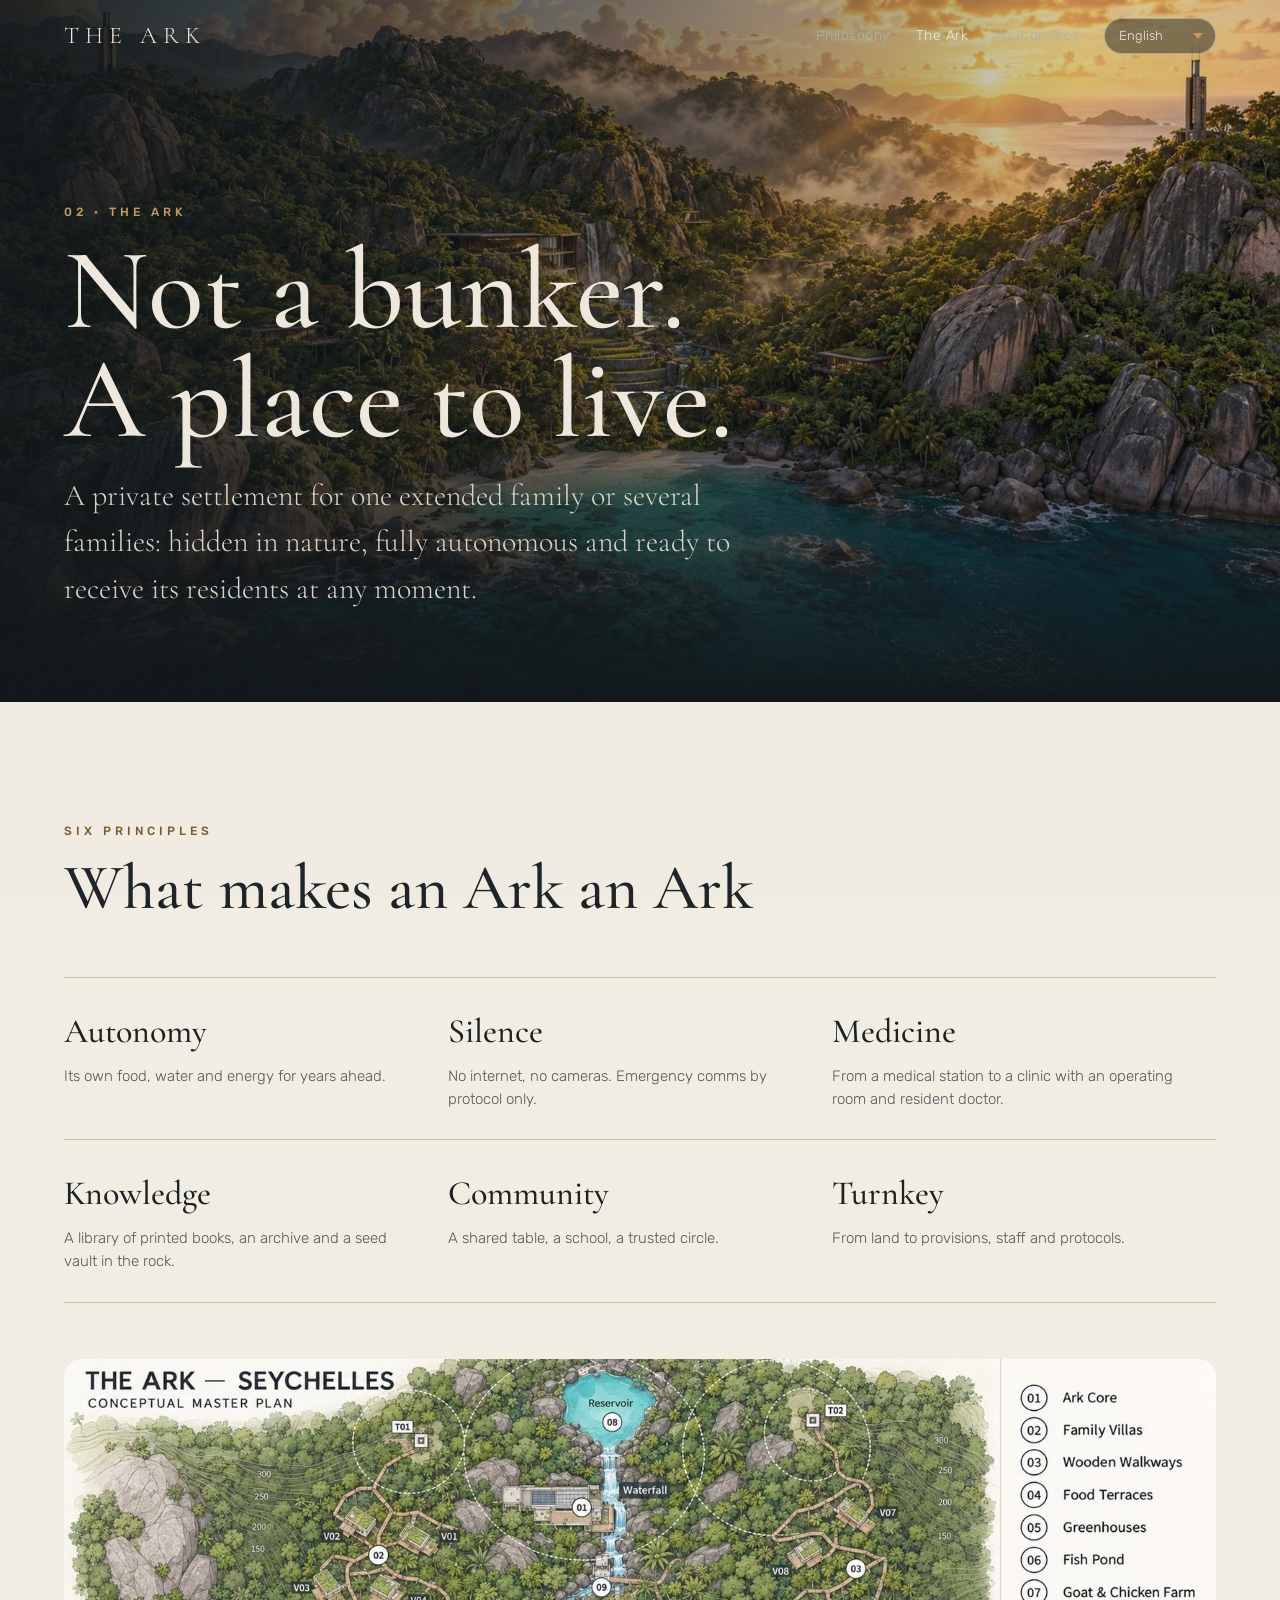
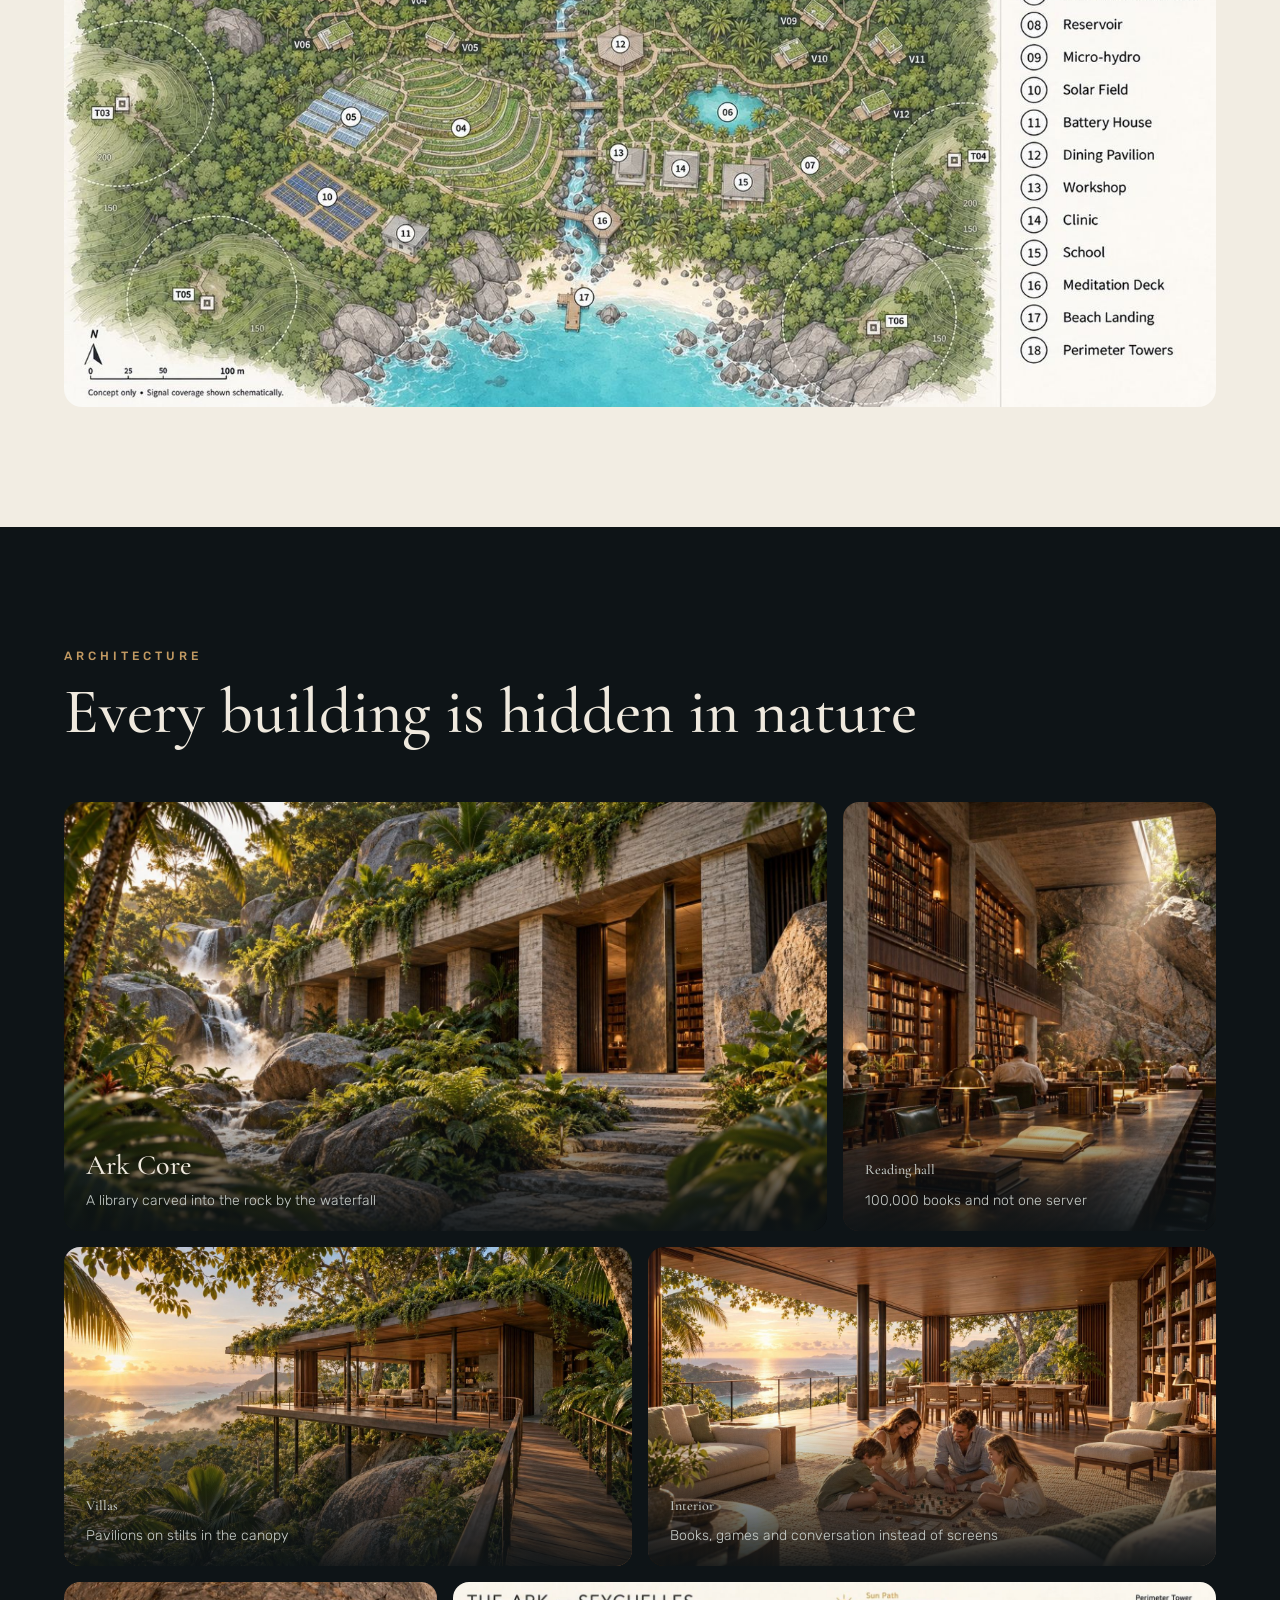
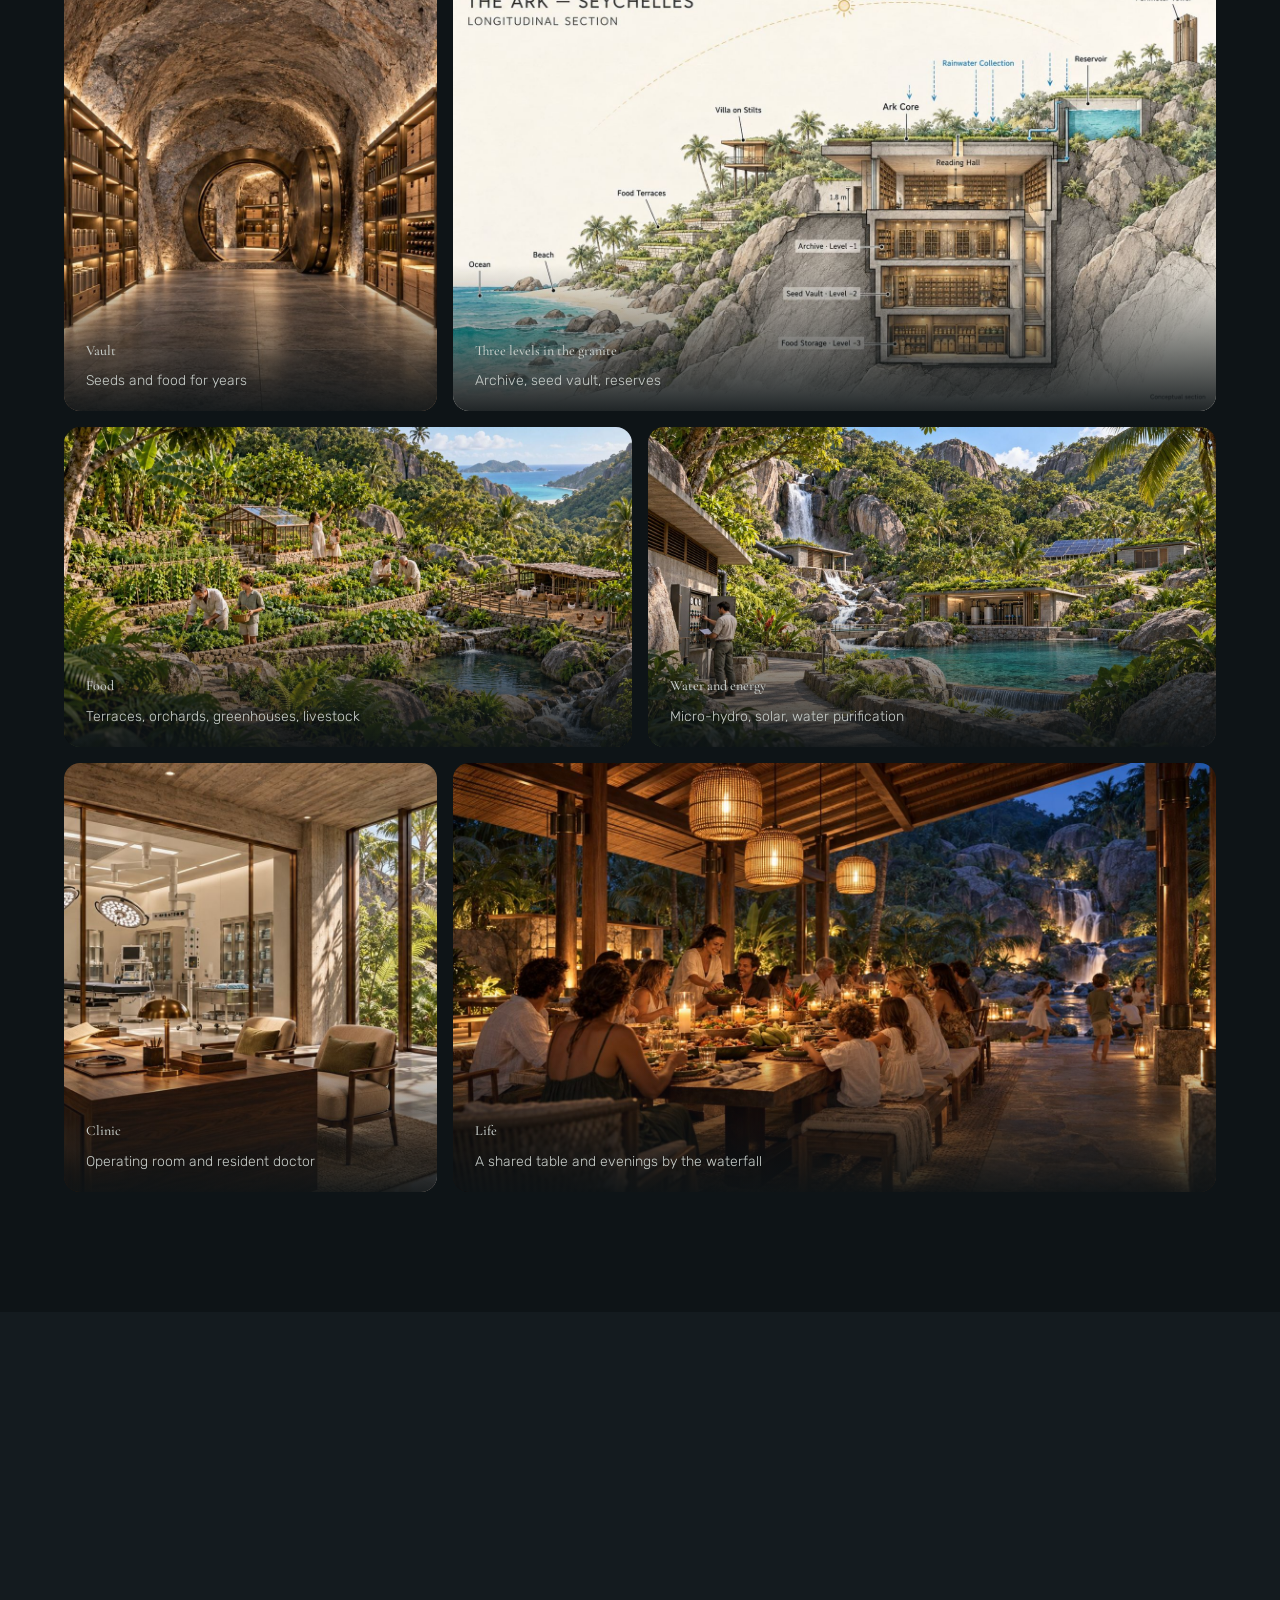
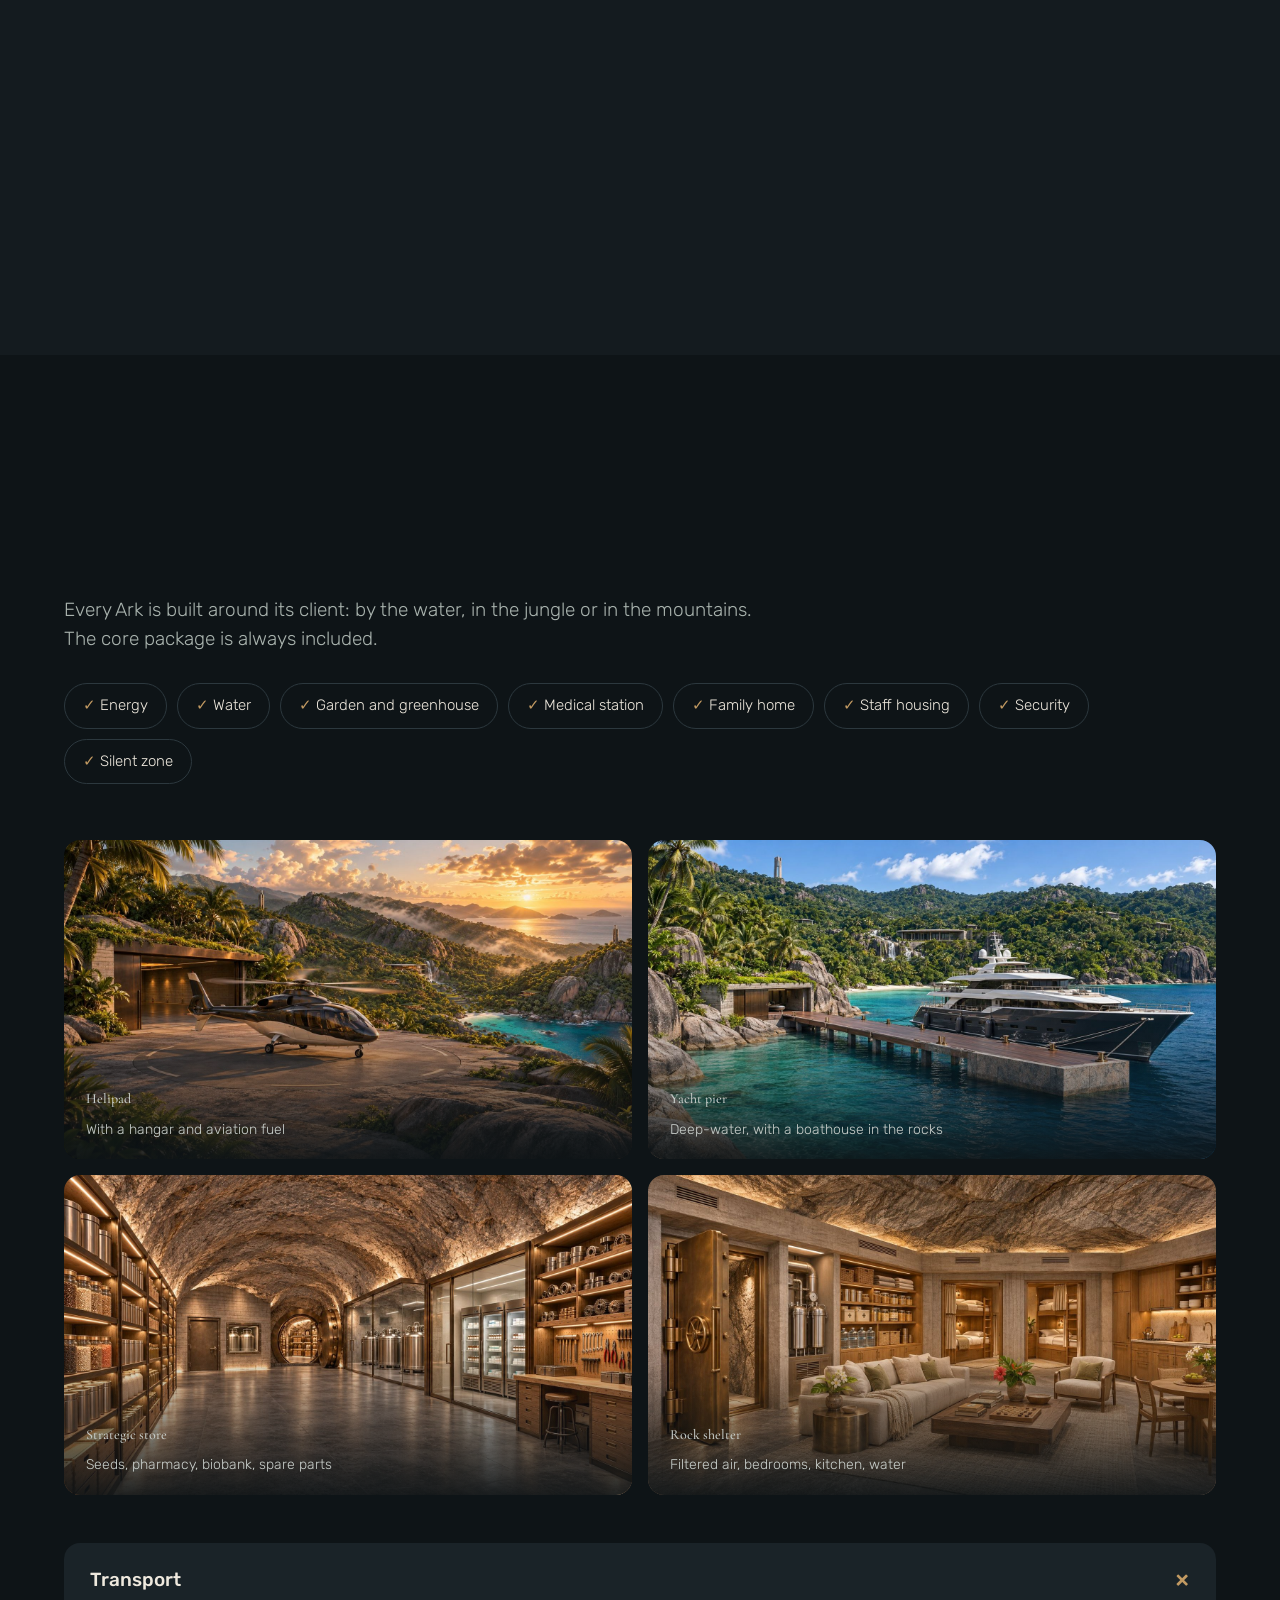
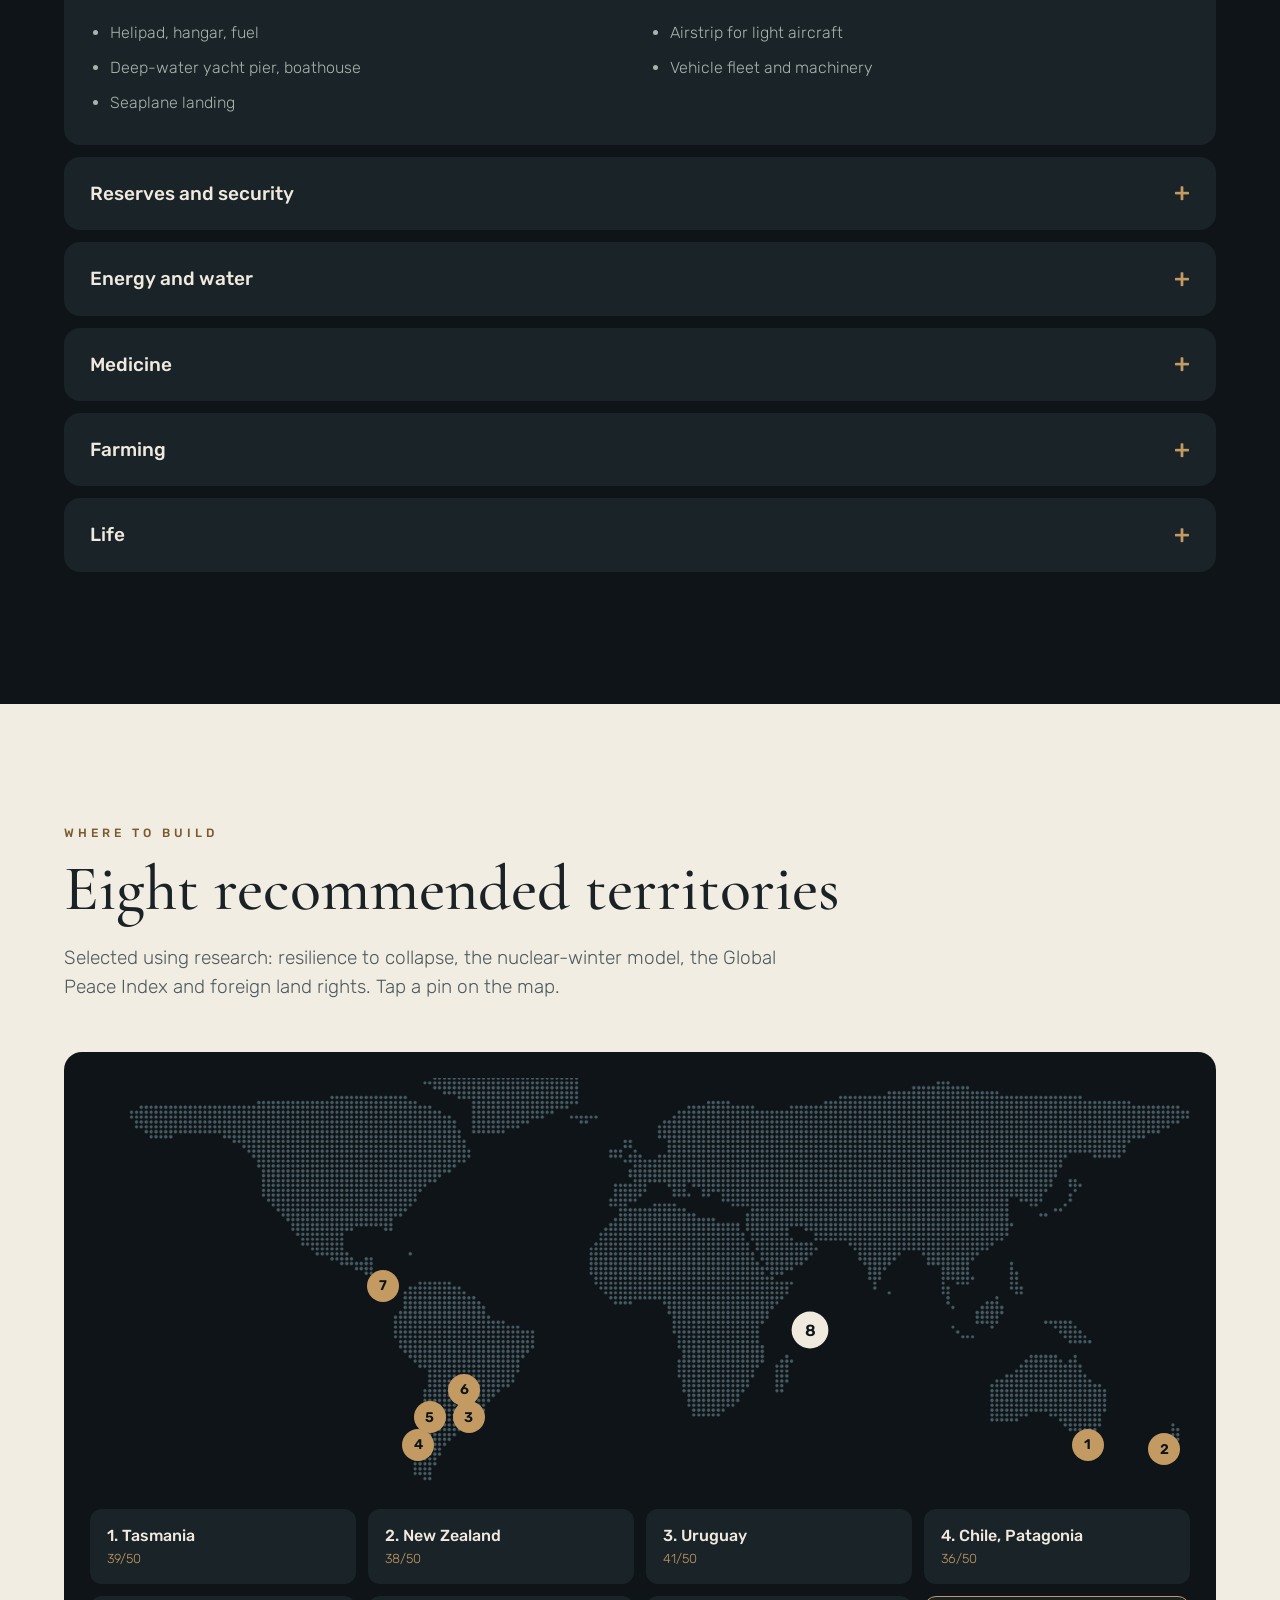
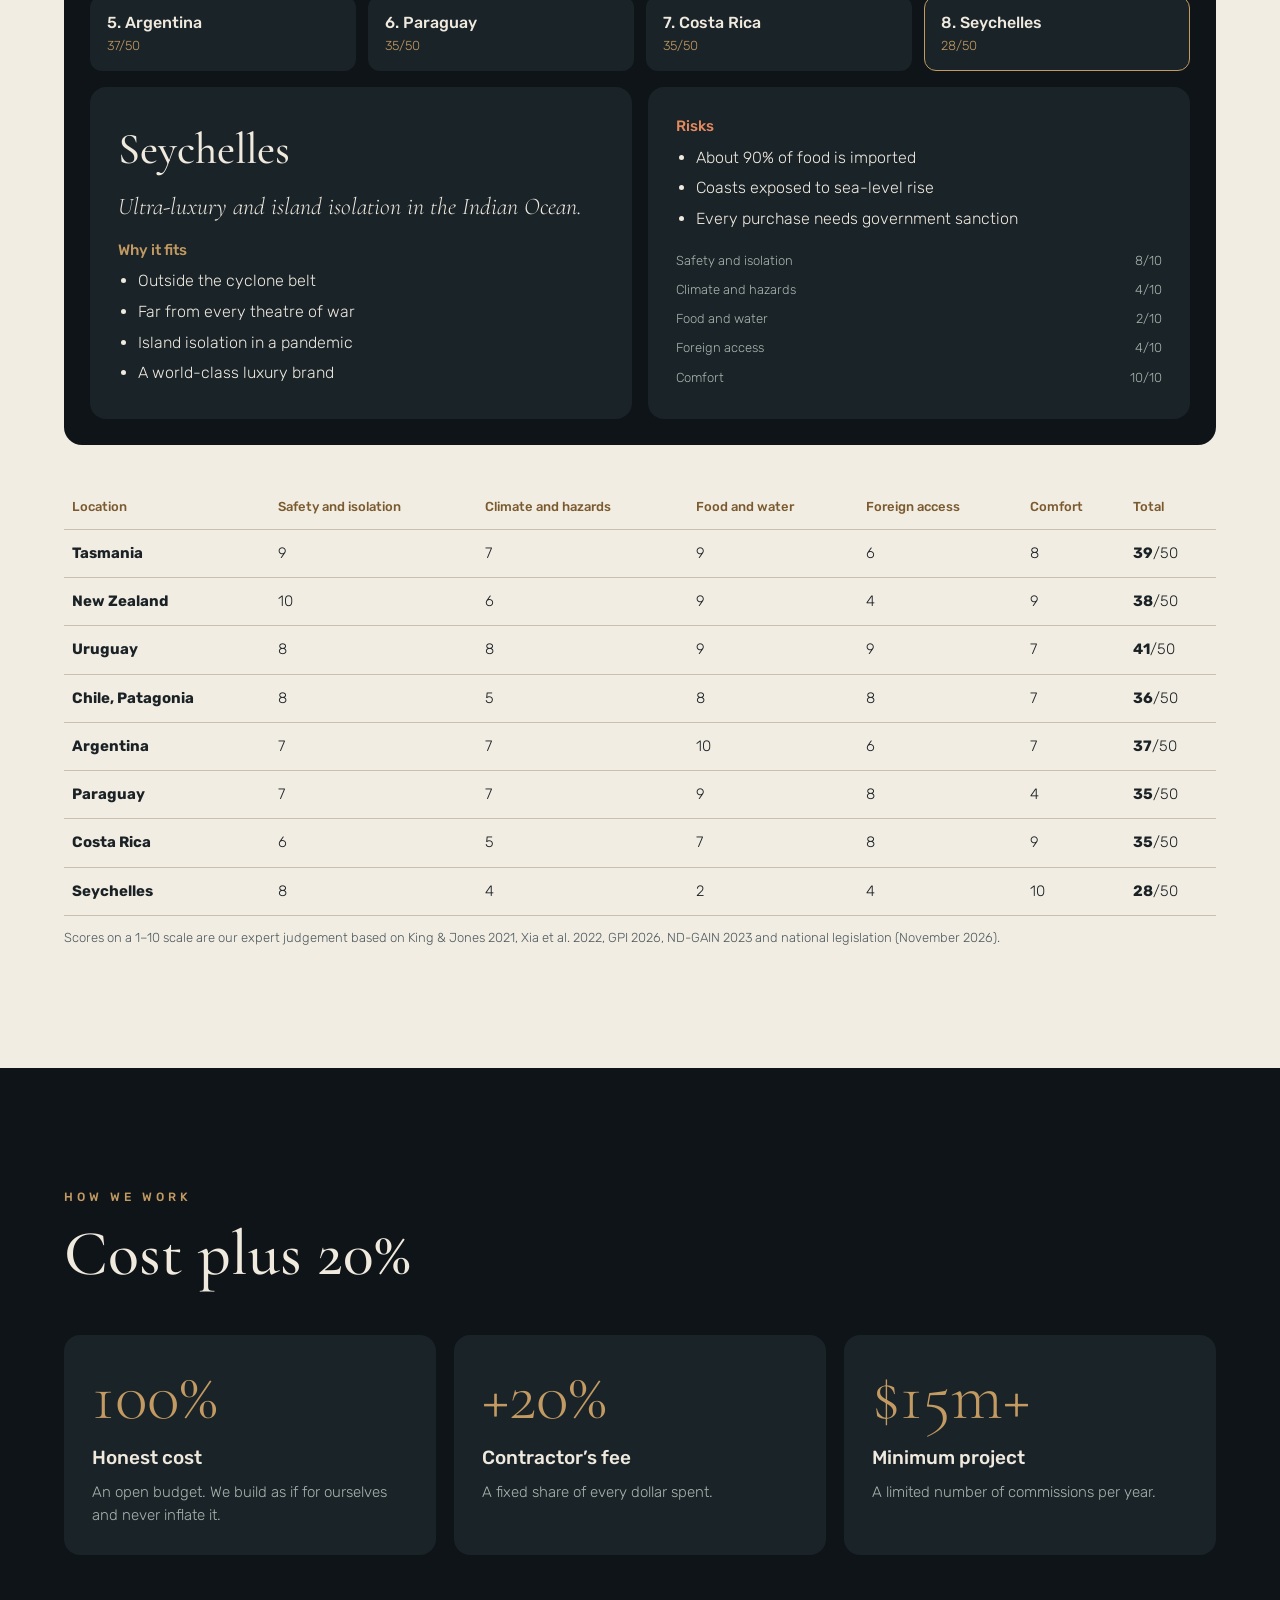
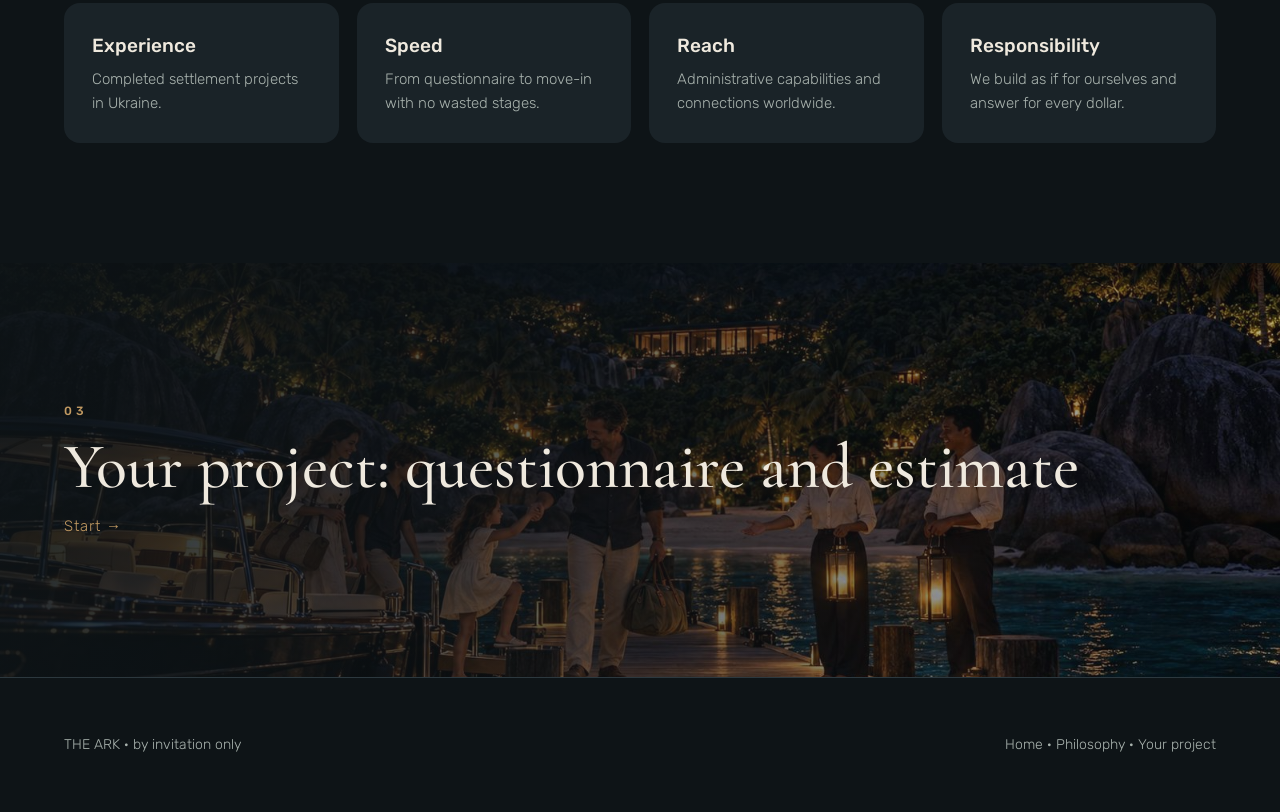
==== commit 3bd699a7: "Nine languages: ru, uk, en, es, de, fr, zh, ar, he (RTL)" ====
--- a/ark.html
+++ b/ark.html
@@ -76,7 +76,7 @@
 <nav id="nav"><div class="wrap in">
  <a class="logo" href="index.html">THE ARK</a>
  <div class="links"><a href="philosophy.html"><span class="ru">Философия</span><span class="en">Philosophy</span></a><a href="ark.html" class="on"><span class="ru">Ковчег</span><span class="en">The Ark</span></a><a href="start.html"><span class="ru">Ваш проект</span><span class="en">Your project</span></a></div>
- <div class="lang"><button data-l="ru">RU</button><button data-l="en">EN</button></div>
+ <select class="lang" id="langsel" aria-label="Language"></select>
 </div></nav>
 
 <header class="phero"><img src="img/aerial.jpg" alt="">
@@ -158,7 +158,7 @@
   <p class="eb rv"><span class="ru">Где строить</span><span class="en">Where to build</span></p>
   <h2 class="rv"><span class="ru">Восемь рекомендованных территорий</span><span class="en">Eight recommended territories</span></h2>
   <p class="lead rv"><span class="ru">Отбор по научным данным: устойчивость к коллапсу, модель ядерной зимы, индекс миролюбия, право иностранцев на землю. Нажмите на точку на карте.</span><span class="en">Selected using research: resilience to collapse, the nuclear-winter model, the Global Peace Index and foreign land rights. Tap a pin on the map.</span></p>
-  <div class="mapbox rv"><div class="map" id="map"><img src="img/worldmap.png" alt=""></div>
+  <div class="mapbox rv"><div class="map" id="map" dir="ltr"><img src="img/worldmap.png" alt=""></div>
    <div class="locs" id="locs"></div>
    <div class="prof" id="prof"></div>
   </div>
@@ -193,20 +193,20 @@
 let sel = 7;
 function renderOpts(){
  const G=[...OPTG.map(g=>({t:g,i:g.o.map(o=>[o.ru,o.en])}))];
- $("optlist").innerHTML=OPTG.map((g,k)=>`<details class="opt" ${k==0?"open":""}><summary>${g[L]}</summary><ul>${g.o.map(o=>`<li>${o[L]}</li>`).join("")}</ul></details>`).join("");
+ $("optlist").innerHTML=OPTG.map((g,k)=>`<details class="opt" ${k==0?"open":""}><summary>${tobj(g)}</summary><ul>${g.o.map(o=>`<li>${tobj(o)}</li>`).join("")}</ul></details>`).join("");
 }
 function renderLocs(){
- const lx=L=="ru"?0:1, map=$("map");
+ const map=$("map");
  map.querySelectorAll(".pin").forEach(p=>p.remove());
- LOCS.forEach((l,i)=>{const b=document.createElement("button");b.className="pin"+(i==sel?" on":"");b.textContent=i+1;b.title=l[L];b.setAttribute("aria-label",l[L]);
+ LOCS.forEach((l,i)=>{const b=document.createElement("button");b.className="pin"+(i==sel?" on":"");b.textContent=i+1;b.title=tobj(l);b.setAttribute("aria-label",tobj(l));
   b.style.left=((l.c[0]+180)/360*100)+"%";b.style.top=((78-l.c[1])/134*100)+"%";b.onclick=()=>{sel=i;renderLocs()};map.appendChild(b)});
- $("locs").innerHTML=LOCS.map((l,i)=>`<div class="loc ${i==sel?"on":""}" data-i="${i}"><b>${i+1}. ${l[L]}</b><div class="sc">${l.s.reduce((a,b)=>a+b)}/50</div></div>`).join("");
+ $("locs").innerHTML=LOCS.map((l,i)=>`<div class="loc ${i==sel?"on":""}" data-i="${i}"><b>${i+1}. ${tobj(l)}</b><div class="sc">${l.s.reduce((a,b)=>a+b)}/50</div></div>`).join("");
  $("locs").querySelectorAll(".loc").forEach(d=>d.onclick=()=>{sel=+d.dataset.i;renderLocs()});
- const l=LOCS[sel], names=L=="ru"?["Безопасность и изоляция","Климат и риски","Еда и вода","Доступ для иностранцев","Комфорт"]:["Safety and isolation","Climate and hazards","Food and water","Foreign access","Comfort"];
- $("prof").innerHTML=`<div class="card"><h3>${l[L]}</h3><p class="v">${l.v[lx]}</p><p class="lab" style="color:var(--br)">${L=="ru"?"Почему подходит":"Why it fits"}</p><ul>${l.p.map(x=>`<li>${esc(x[lx])}</li>`).join("")}</ul></div>
- <div class="card"><p class="lab" style="color:var(--em);margin-top:0">${L=="ru"?"Риски":"Risks"}</p><ul>${l.r.map(x=>`<li>${esc(x[lx])}</li>`).join("")}</ul><div style="margin-top:16px">${names.map((n,k)=>`<div class="bar"><div class="t"><span>${n}</span><span>${l.s[k]}/10</span></div><div class="tr"><div class="fl" style="width:${l.s[k]*10}%"></div></div></div>`).join("")}</div></div>`;
- const cols=[L=="ru"?"Локация":"Location",...names,L=="ru"?"Итого":"Total"];
- $("matrix").innerHTML=`<tr>${cols.map(c=>`<th>${c}</th>`).join("")}</tr>`+LOCS.map(l=>`<tr><td><b>${l[L]}</b></td>${l.s.map(v=>`<td>${v}</td>`).join("")}<td><b>${l.s.reduce((a,b)=>a+b)}</b>/50</td></tr>`).join("");
+ const l=LOCS[sel], names=[tx("Безопасность и изоляция","Safety and isolation"),tx("Климат и риски","Climate and hazards"),tx("Еда и вода","Food and water"),tx("Доступ для иностранцев","Foreign access"),tx("Комфорт","Comfort")];
+ $("prof").innerHTML=`<div class="card"><h3>${tobj(l)}</h3><p class="v">${tx(l.v[0],l.v[1])}</p><p class="lab" style="color:var(--br)">${tx("Почему подходит","Why it fits")}</p><ul>${l.p.map(x=>`<li>${esc(tx(x[0],x[1]))}</li>`).join("")}</ul></div>
+ <div class="card"><p class="lab" style="color:var(--em);margin-top:0">${tx("Риски","Risks")}</p><ul>${l.r.map(x=>`<li>${esc(tx(x[0],x[1]))}</li>`).join("")}</ul><div style="margin-top:16px">${names.map((n,k)=>`<div class="bar"><div class="t"><span>${n}</span><span>${l.s[k]}/10</span></div><div class="tr"><div class="fl" style="width:${l.s[k]*10}%"></div></div></div>`).join("")}</div></div>`;
+ const cols=[tx("Локация","Location"),...names,tx("Итого","Total")];
+ $("matrix").innerHTML=`<tr>${cols.map(c=>`<th>${c}</th>`).join("")}</tr>`+LOCS.map(l=>`<tr><td><b>${tobj(l)}</b></td>${l.s.map(v=>`<td>${v}</td>`).join("")}<td><b>${l.s.reduce((a,b)=>a+b)}</b>/50</td></tr>`).join("");
 }
 langHooks.push(renderOpts,renderLocs);
 </script>
--- a/assets/style.css
+++ b/assets/style.css
@@ -2,7 +2,14 @@
 *{box-sizing:border-box;margin:0;padding:0}
 html{scroll-behavior:smooth}
 body{background:var(--bg);color:var(--tx);font-family:Rubik,Arial,sans-serif;font-weight:300;line-height:1.55;-webkit-font-smoothing:antialiased;overflow-x:hidden}
-body.lru .en,body.len .ru{display:none!important}
+body.lru .en,body.lru .tr,body.len .ru,body.len .tr,body.lx .ru,body.lx .en{display:none!important}
+select.lang{background:transparent;color:var(--tx);border:1px solid rgba(239,233,222,.3);border-radius:999px;padding:7px 30px 7px 14px;font:inherit;font-size:13px;cursor:pointer;appearance:none;-webkit-appearance:none;background-image:url("data:image/svg+xml,%3Csvg xmlns='http://www.w3.org/2000/svg' width='10' height='6'%3E%3Cpath d='M0 0l5 6 5-6z' fill='%23C29A62'/%3E%3C/svg%3E");background-repeat:no-repeat;background-position:right 12px center}
+select.lang option{background:#141B1F;color:#EFE9DE}
+[dir=rtl] select.lang{padding:7px 14px 7px 30px;background-position:left 12px center}
+[dir=rtl] .quote{border-left:0;border-right:3px solid var(--br)}
+[dir=rtl] nav .links{margin-left:0;margin-right:auto}
+@media(max-width:860px){[dir=rtl] .lang{margin-left:0;margin-right:auto}}
+body.lx .phero h1,body.lx h2{line-height:1.15}
 img{display:block;max-width:100%}
 a{color:inherit}
 .serif{font-family:'Cormorant Garamond',Georgia,serif;font-weight:500}
@@ -76,3 +83,10 @@
 .next .wrap{position:relative;z-index:1;display:flex;flex-direction:column;justify-content:center;min-height:46vh}
 .next h2{margin:0}
 .next .arrow{font-size:15px;color:var(--br);margin-top:14px;letter-spacing:1px}
+html[lang=ar] body *:not(.logo),html[lang=he] body *:not(.logo){letter-spacing:0!important}
+html[lang=ar] body{font-family:Rubik,'Noto Sans Arabic','Geeza Pro',Tahoma,Arial,sans-serif}
+html[lang=zh] h1,html[lang=zh] h2,html[lang=zh] .serif{font-family:'Songti SC','Noto Serif SC','SimSun',serif}
+[dir=rtl] .door .ar{right:auto;left:22px;transform:scaleX(-1)}
+[dir=rtl] .tl:before{left:0;right:0}
+nav select.lang,.top select.lang,select.lang{width:auto!important;background-color:rgba(14,20,23,.45);border-color:rgba(239,233,222,.45)}
+nav .links a{white-space:nowrap}
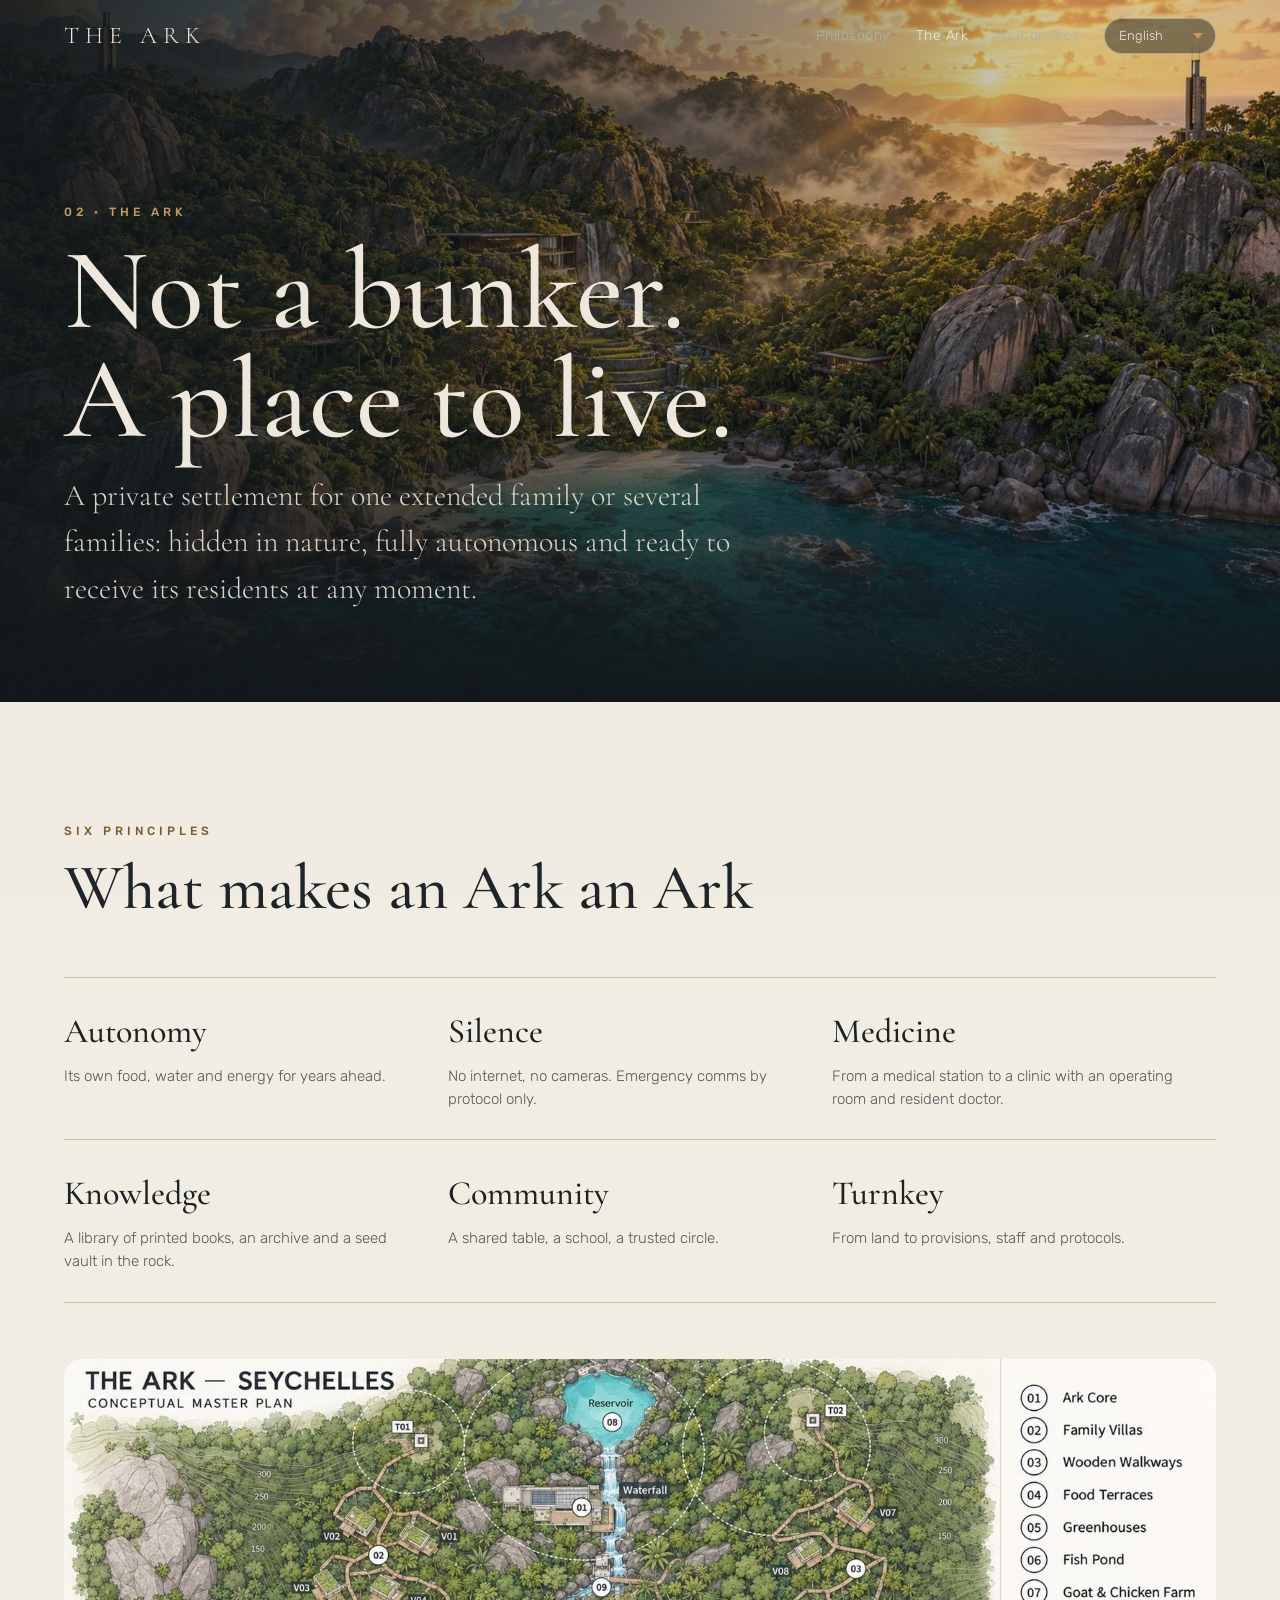
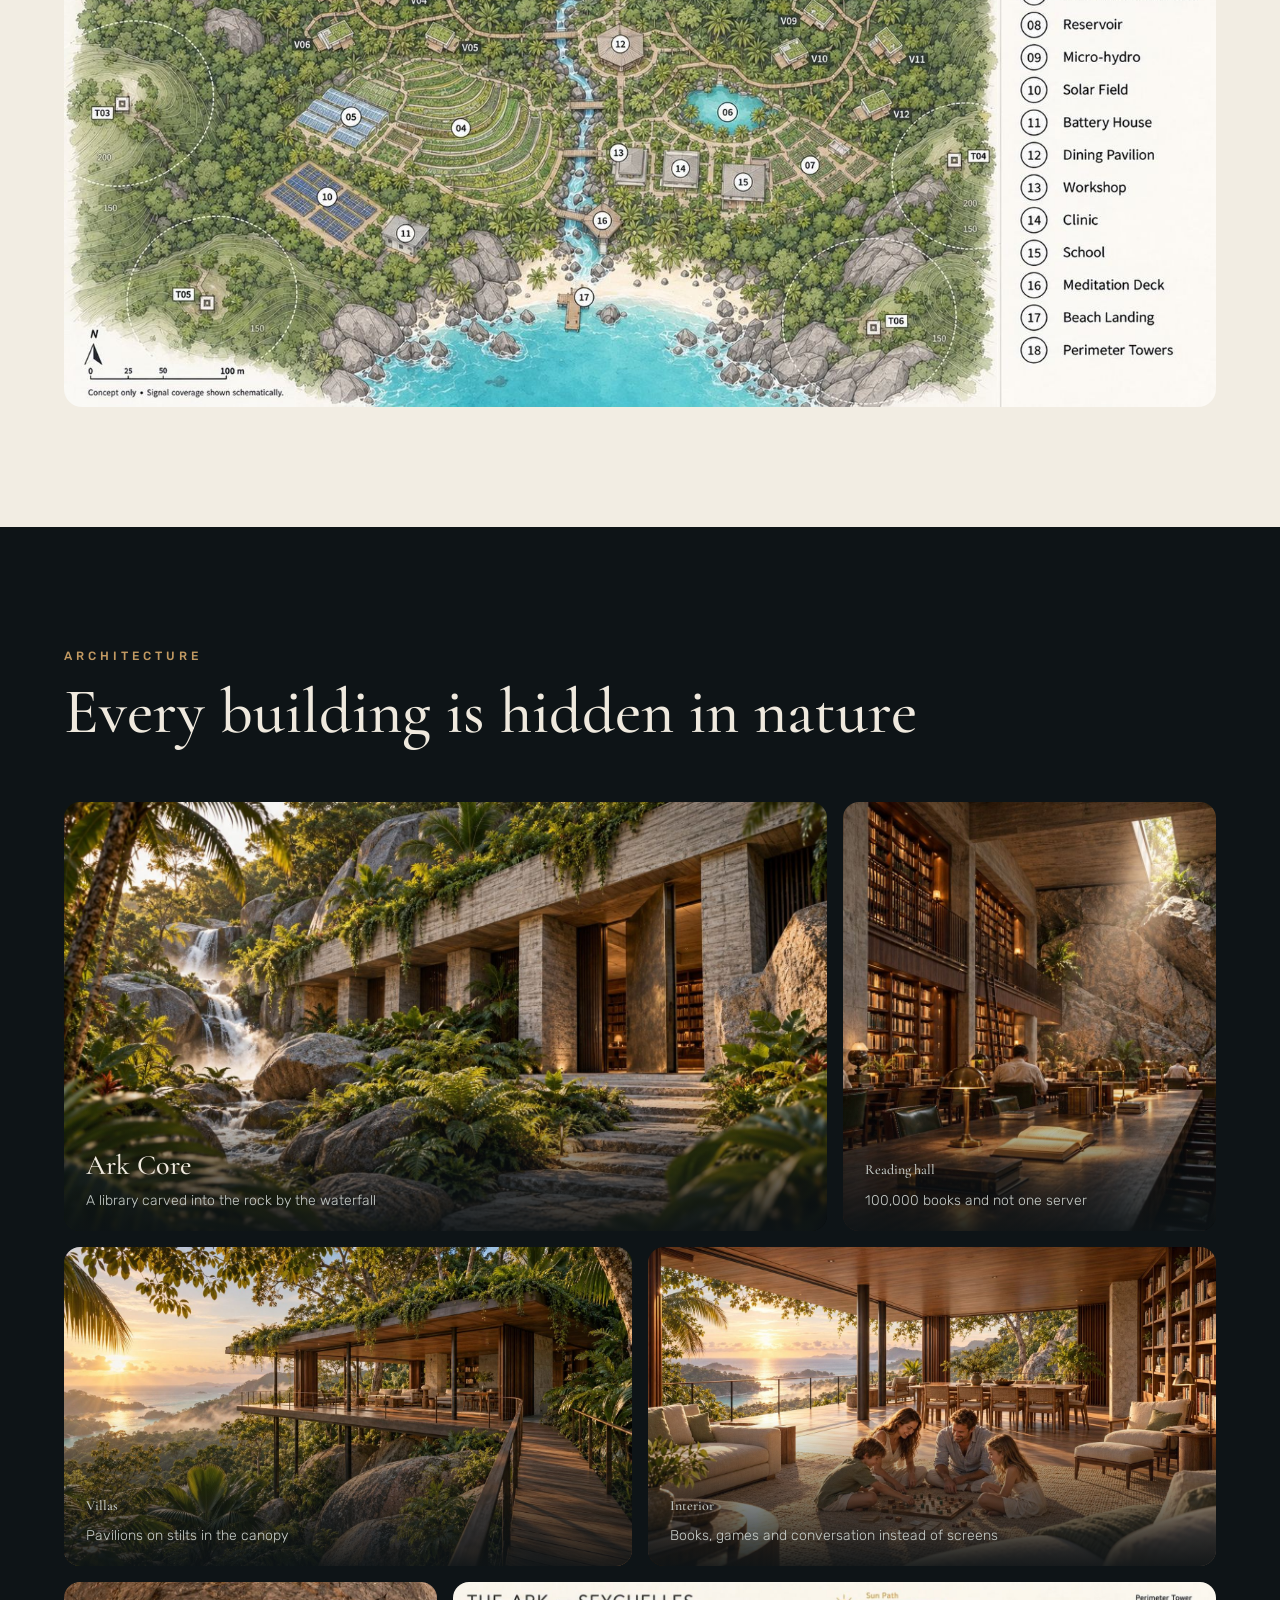
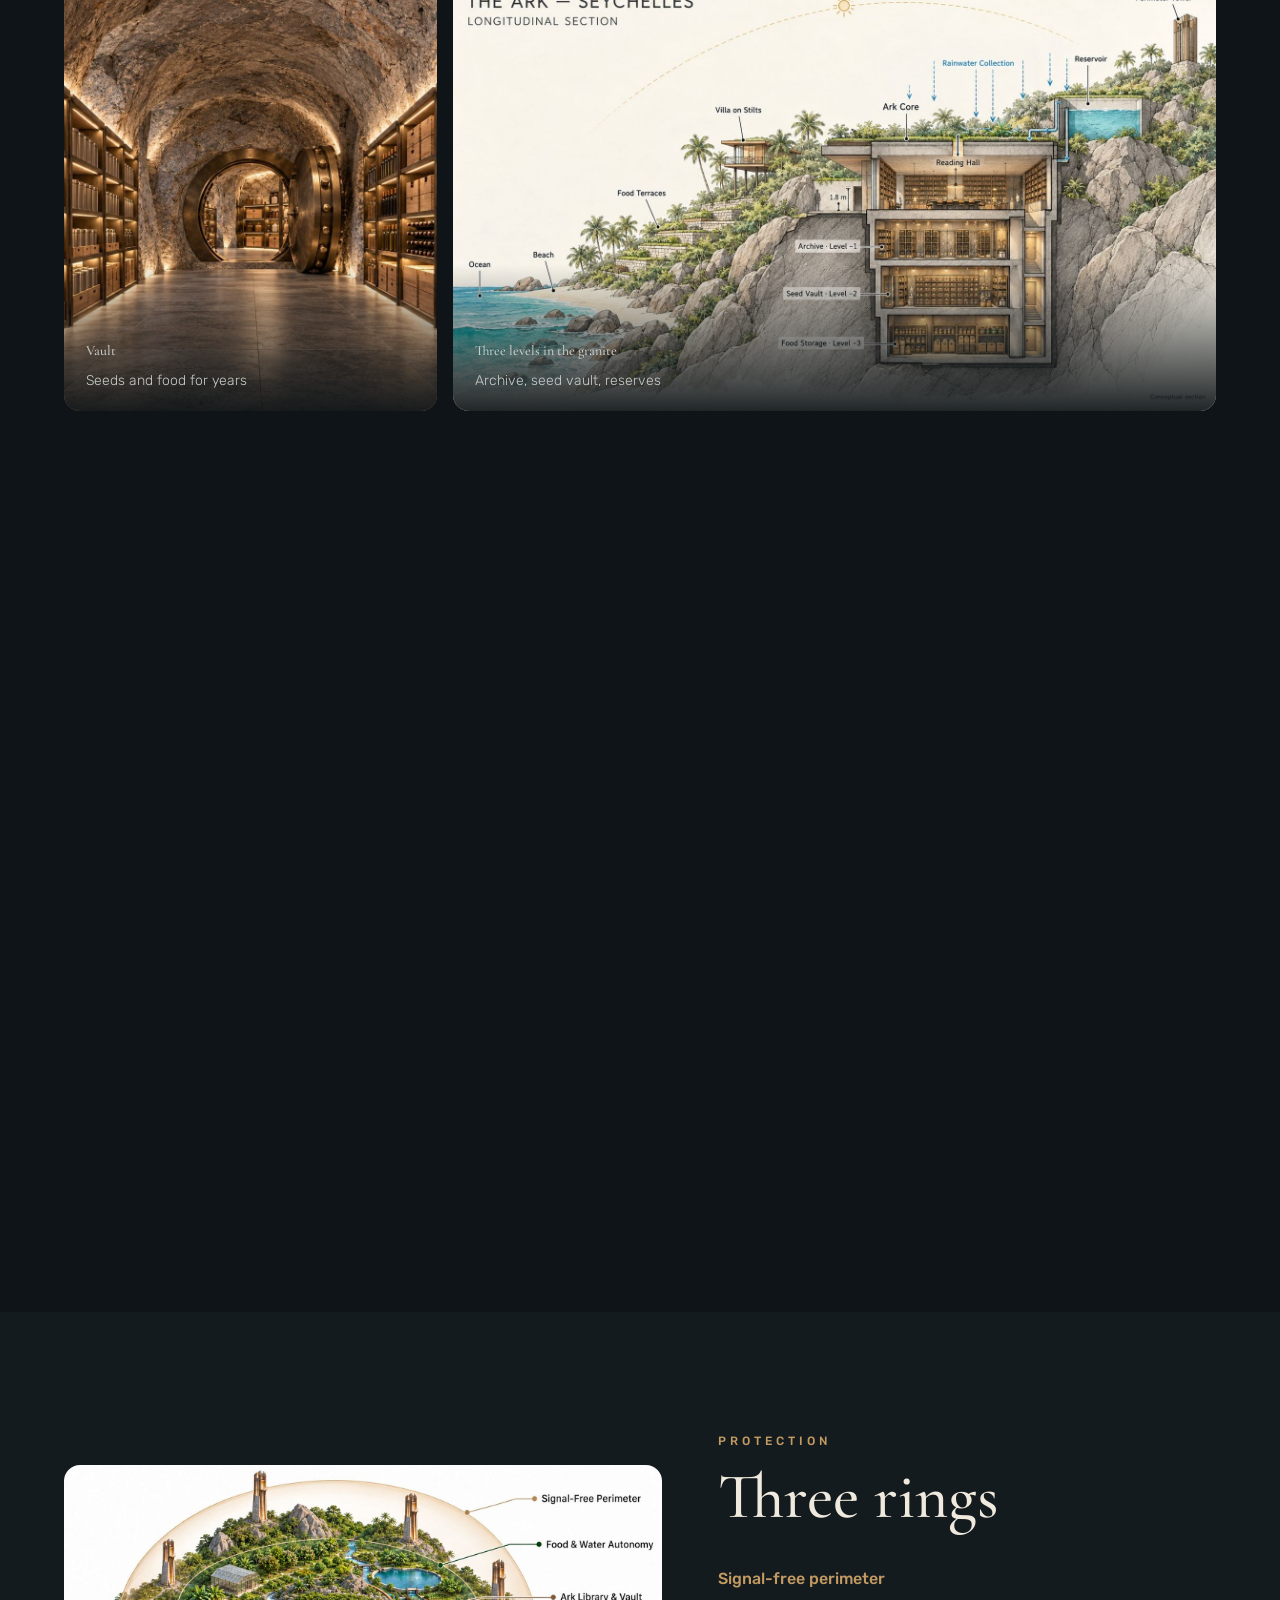
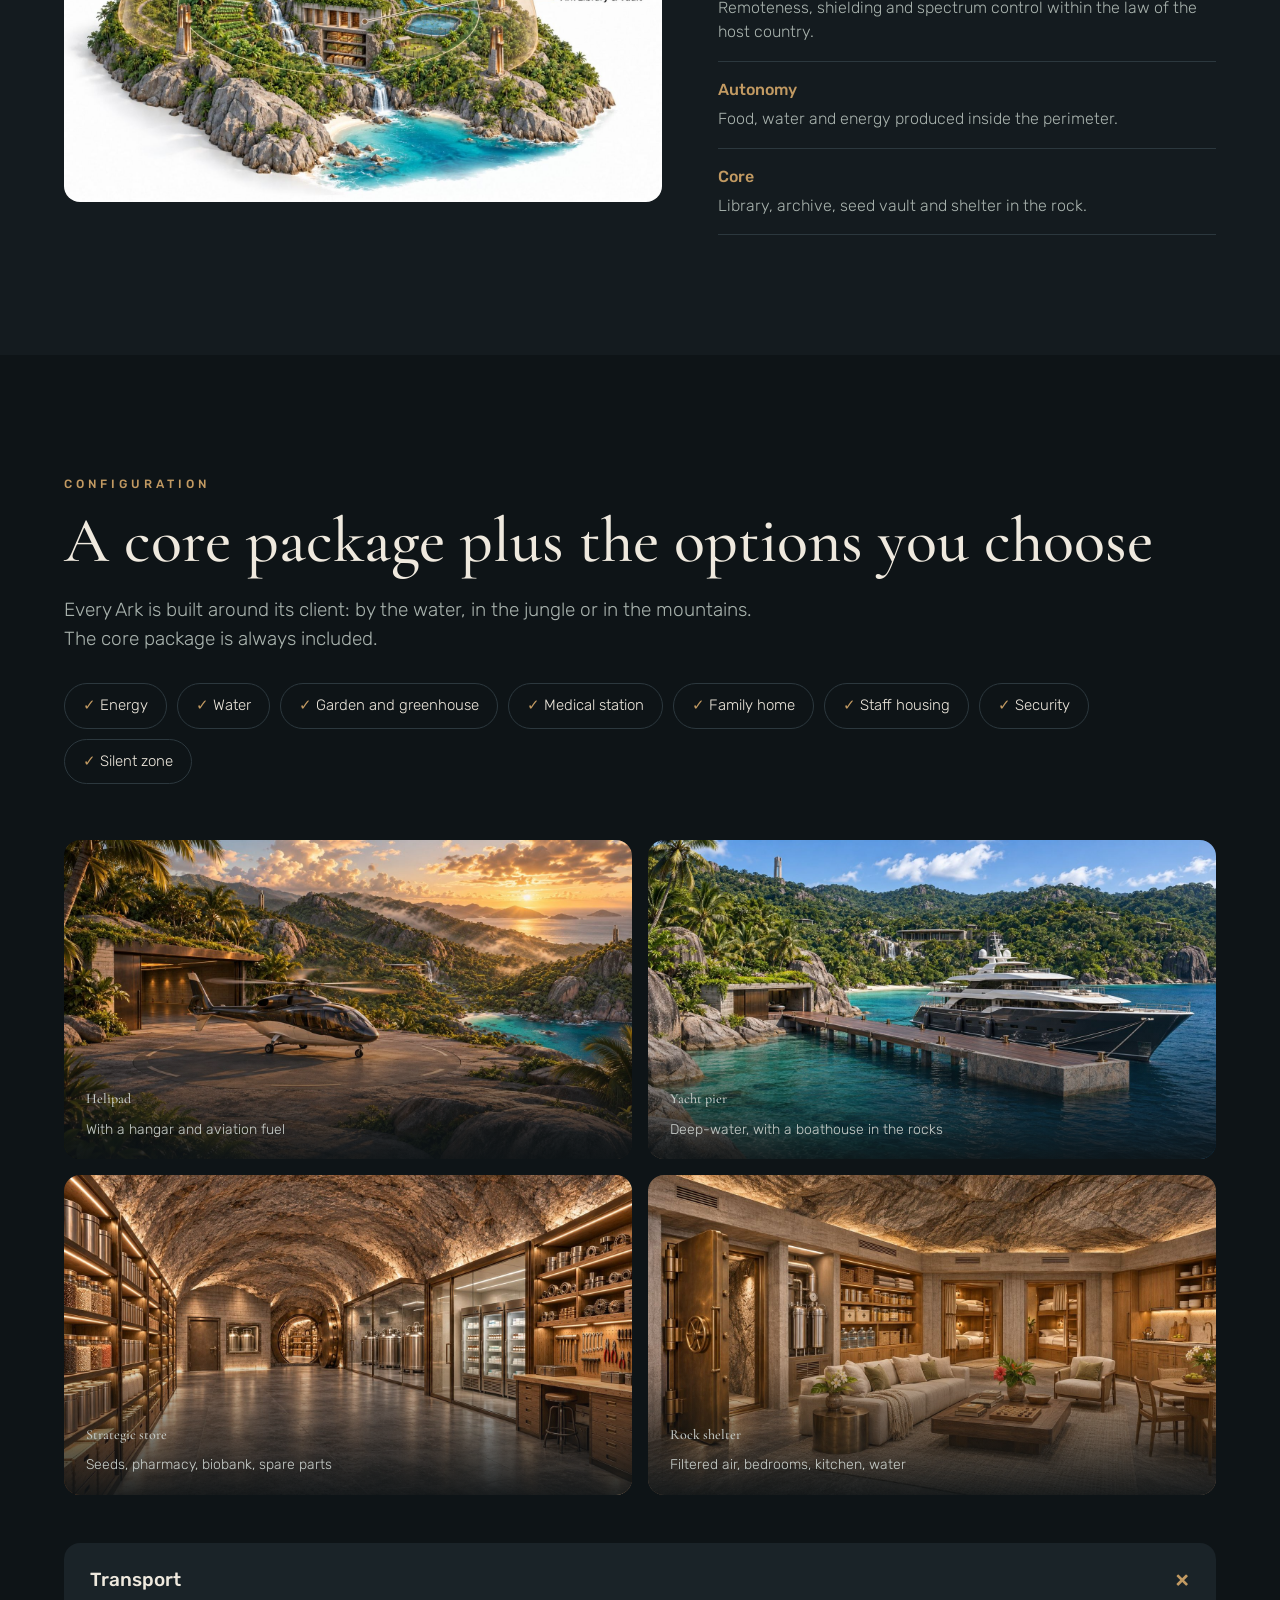
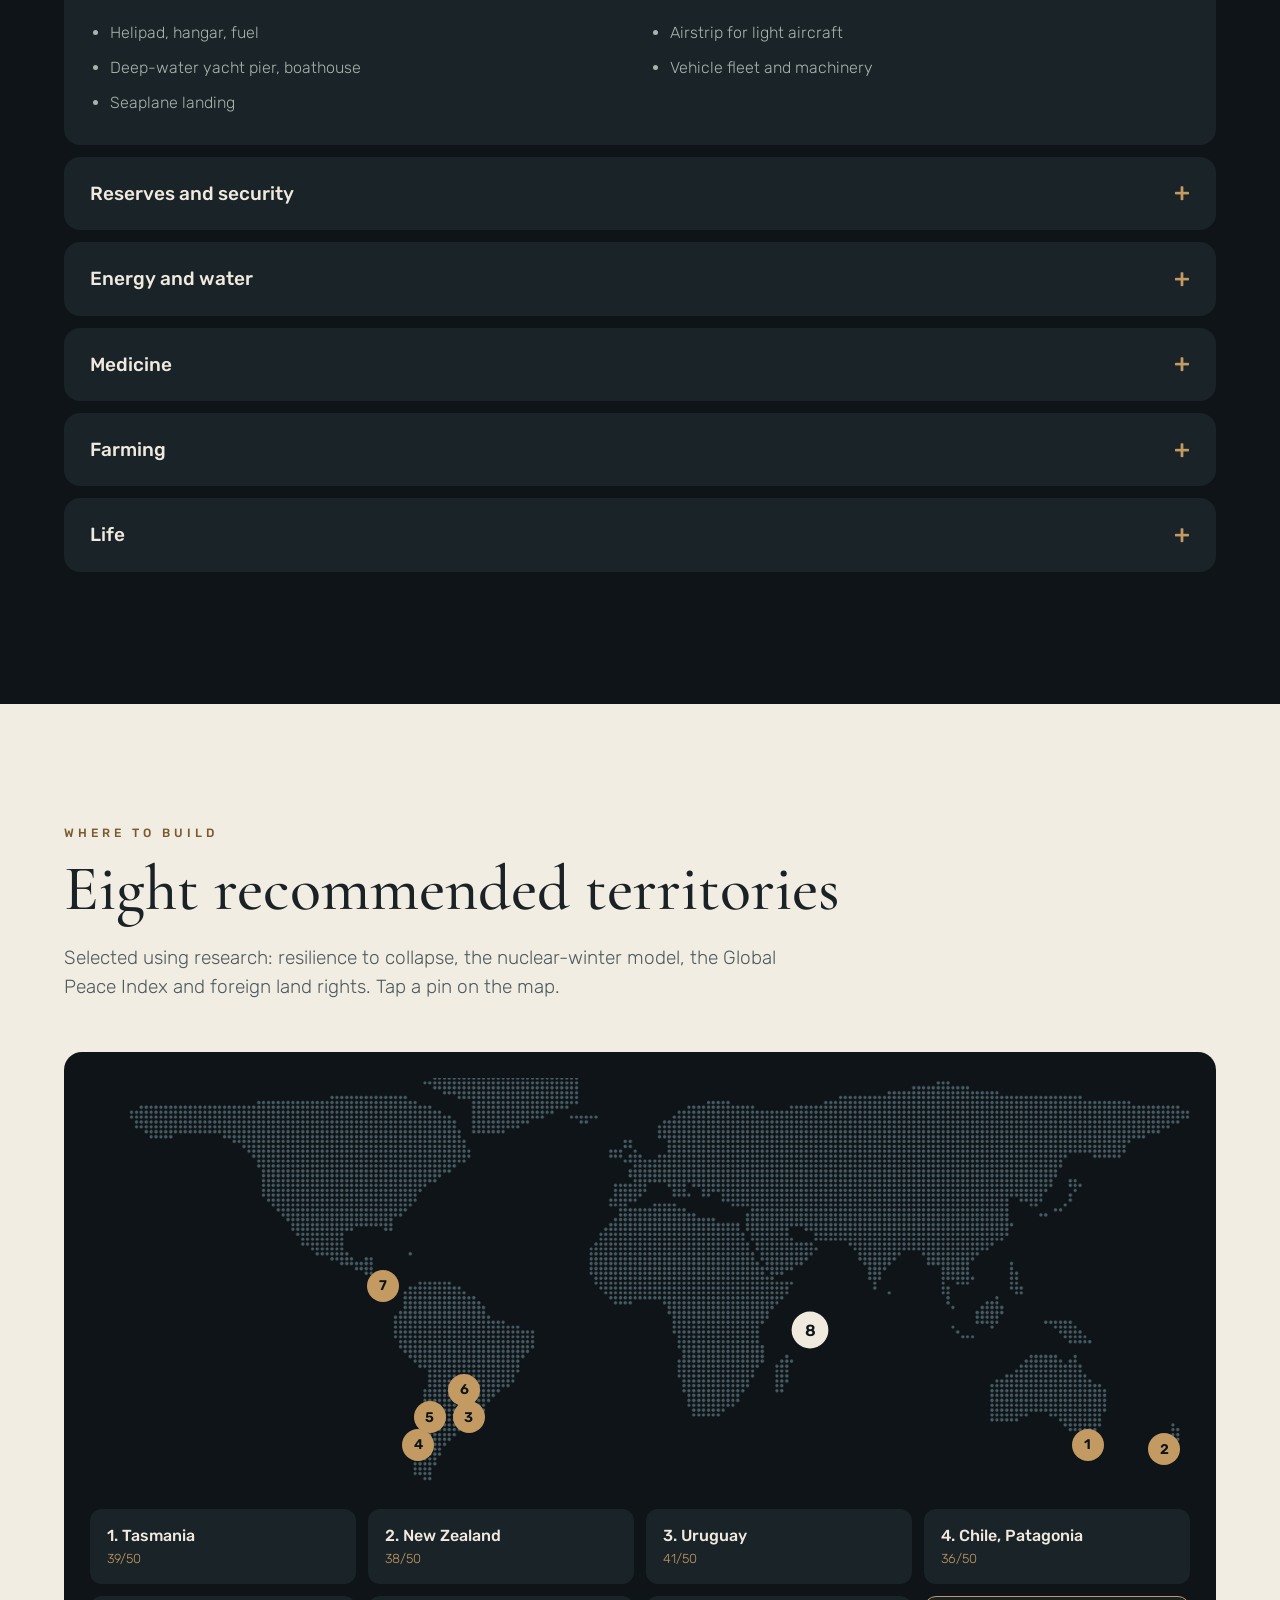
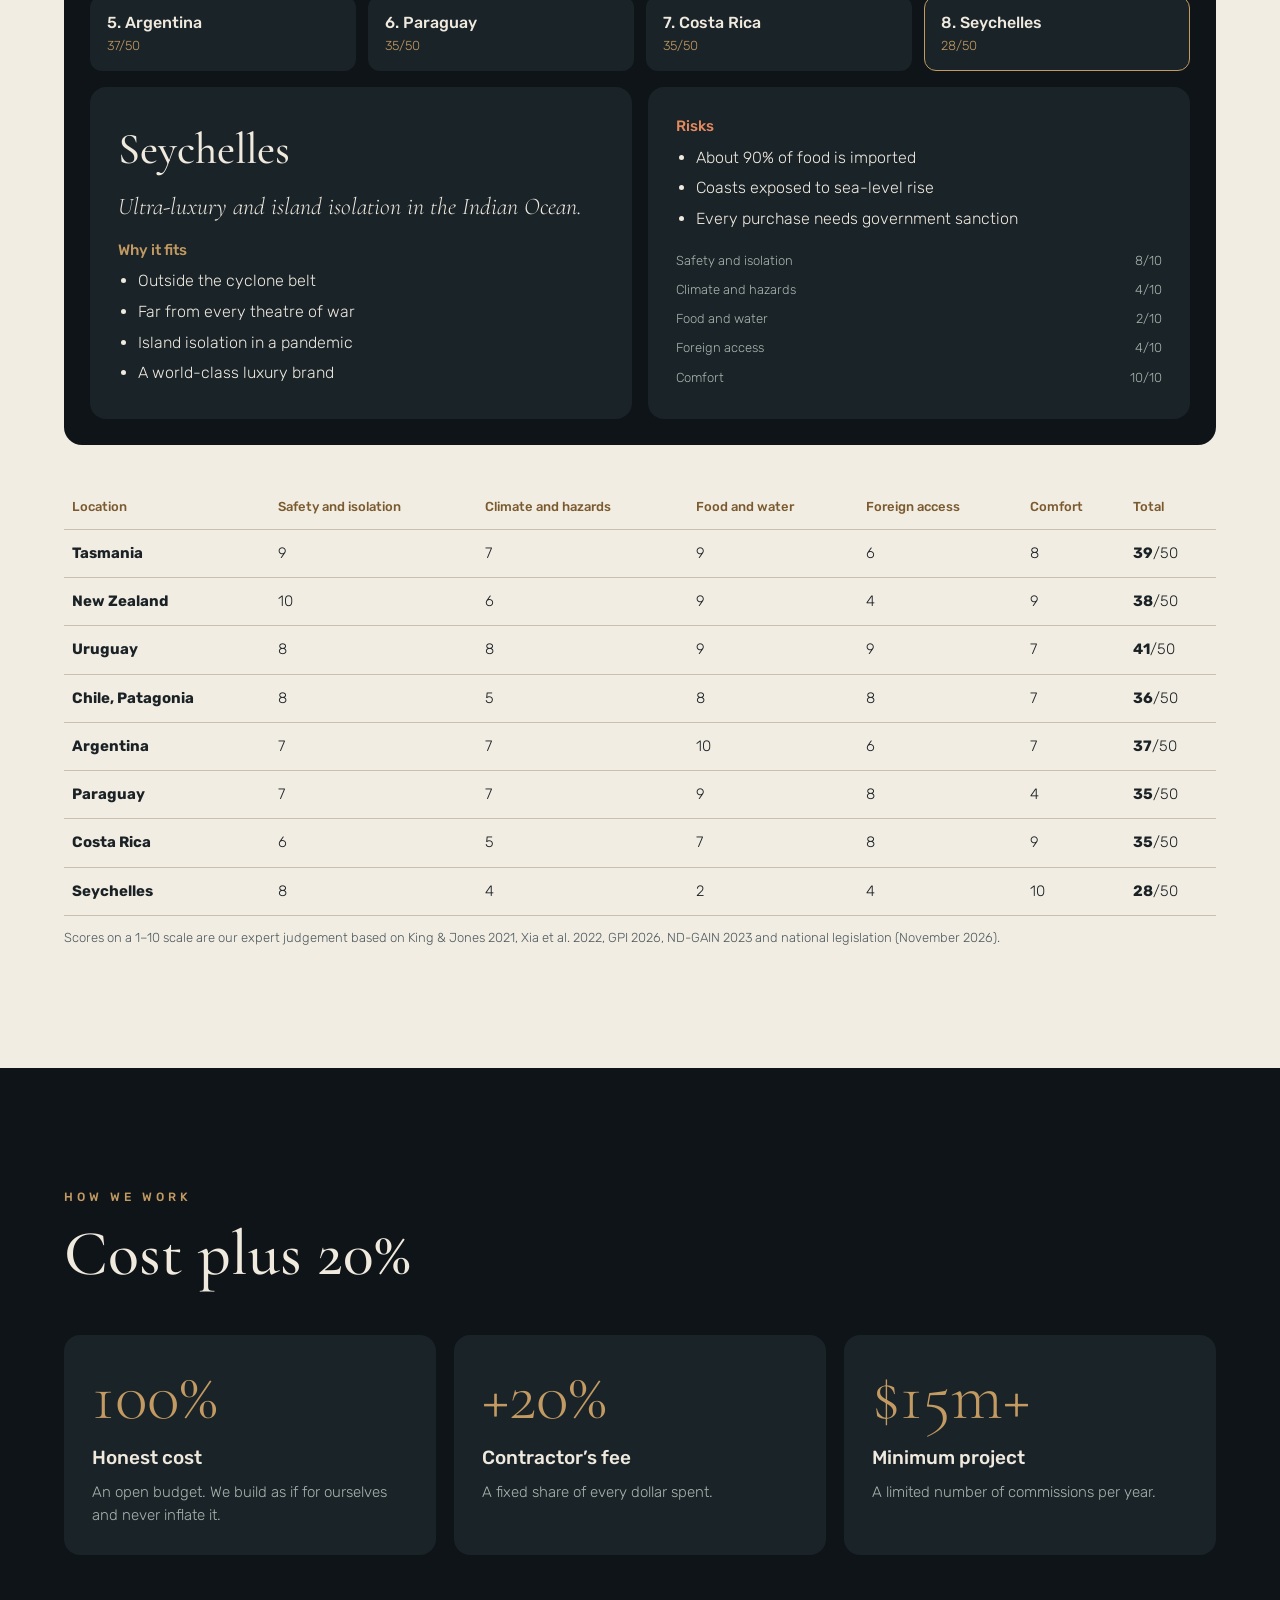
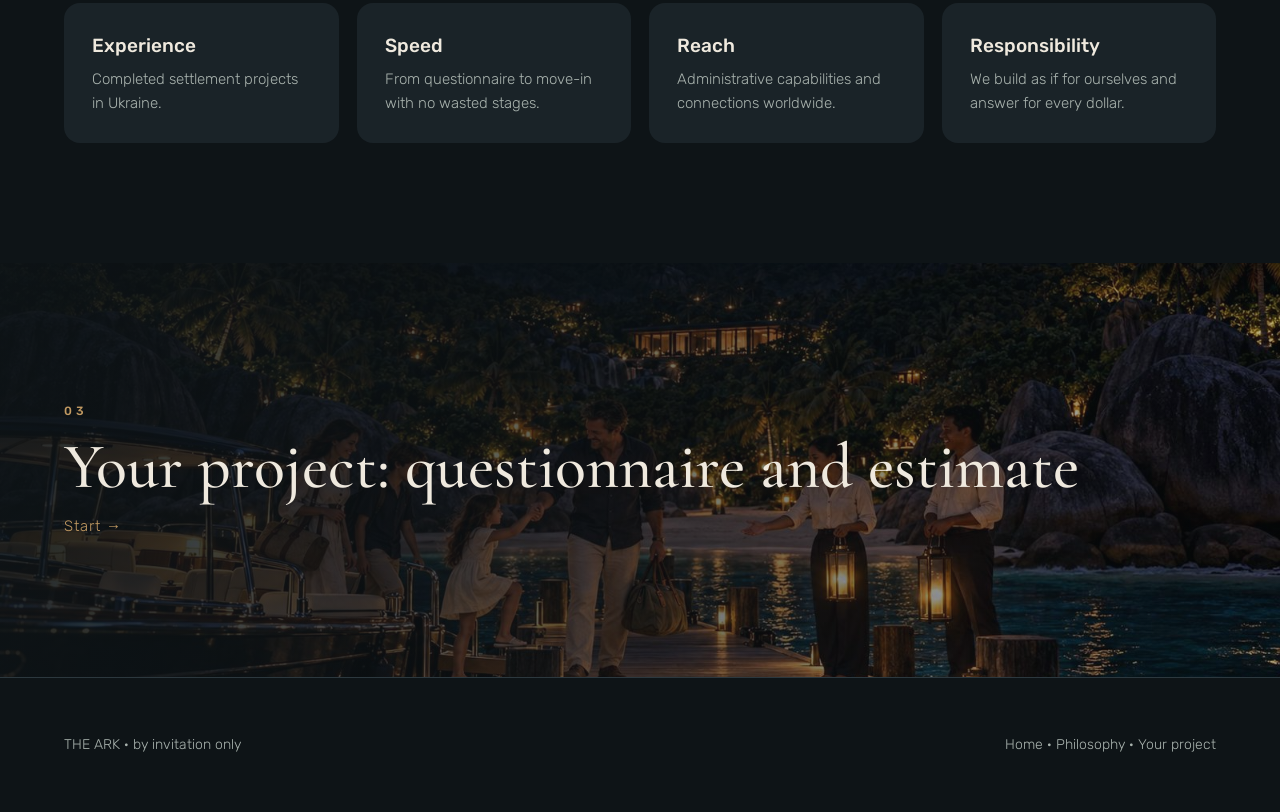
==== commit 5fb846ad: "Cache-busting for assets" ====
--- a/ark.html
+++ b/ark.html
@@ -9,7 +9,7 @@
 <meta property="og:image" content="https://vkruppp.github.io/the-ark/img/core_entry.jpg">
 <link rel="icon" href="data:image/svg+xml,%3Csvg xmlns='http://www.w3.org/2000/svg' viewBox='0 0 64 64'%3E%3Crect width='64' height='64' rx='14' fill='%230E1417'/%3E%3Ctext x='32' y='44' font-family='Georgia' font-size='34' fill='%23C29A62' text-anchor='middle'%3EA%3C/text%3E%3C/svg%3E">
 <link rel="stylesheet" href="https://fonts.googleapis.com/css2?family=Cormorant+Garamond:ital,wght@0,500;1,500&family=Rubik:wght@300;400;500;600&display=swap">
-<link rel="stylesheet" href="assets/style.css">
+<link rel="stylesheet" href="assets/style.css?v=9">
 <style>
 .pillars{display:grid;grid-template-columns:repeat(3,1fr);gap:0;margin-top:56px;border-top:1px solid #C9BFAE}
 .pillars div{padding:28px 28px 28px 0;border-bottom:1px solid #C9BFAE}
@@ -187,8 +187,8 @@
 
 <a class="next" href="start.html"><img src="img/arrival.jpg" alt=""><div class="wrap"><p class="eb">03</p><h2><span class="ru">Ваш проект: анкета и расчёт</span><span class="en">Your project: questionnaire and estimate</span></h2><p class="arrow"><span class="ru">Начать →</span><span class="en">Start →</span></p></div></a>
 <footer class="footer"><div class="wrap"><span>THE ARK · <span class="ru">только по приглашению</span><span class="en">by invitation only</span></span><span><a href="index.html"><span class="ru">Главная</span><span class="en">Home</span></a> · <a href="philosophy.html"><span class="ru">Философия</span><span class="en">Philosophy</span></a> · <a href="start.html"><span class="ru">Ваш проект</span><span class="en">Your project</span></a></span></div></footer>
-<script src="assets/common.js"></script>
-<script src="assets/data.js"></script>
+<script src="assets/common.js?v=9"></script>
+<script src="assets/data.js?v=9"></script>
 <script>
 let sel = 7;
 function renderOpts(){
